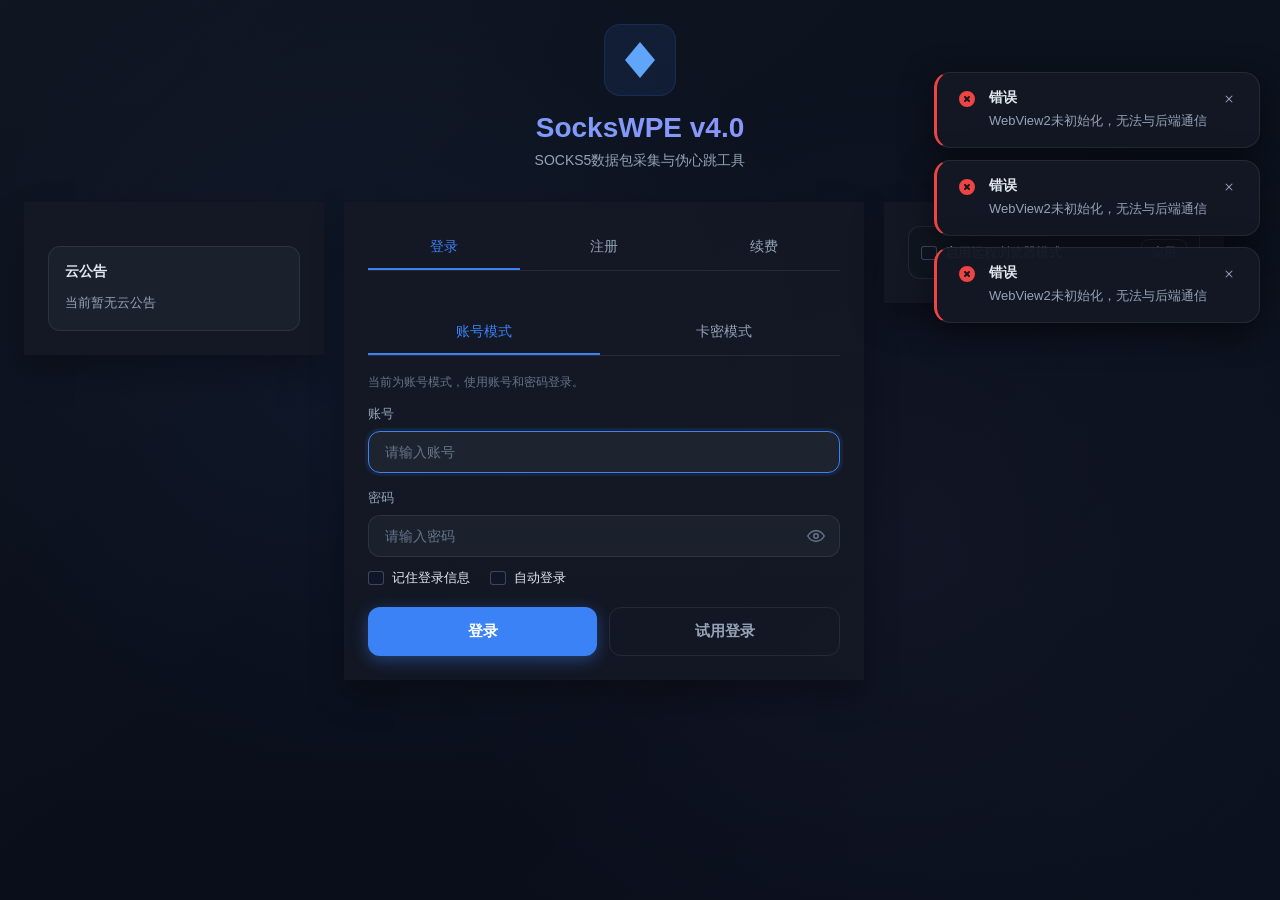
==== web/index.html @ 752269be "Initial commit: SocksWPE 项目源码" ====
﻿<!DOCTYPE html>
<html lang="zh-CN">
<head>
    <meta charset="UTF-8">
    <meta name="viewport" content="width=device-width, initial-scale=1.0">
    <title>SocksWPE v4.0</title>
    <link rel="stylesheet" href="style.css">
</head>
<body>
    <!-- Login Screen (Full Screen, shown when not logged in) -->
    <div id="loginScreen" class="login-screen">
        <div class="login-container">
            <div class="login-header">
                <div class="logo-large">
                    <svg width="48" height="48" viewBox="0 0 32 32" fill="none">
                        <path d="M16 4L26 16L16 28L6 16L16 4Z" fill="url(#logoGradLarge)"/>
                        <defs><linearGradient id="logoGradLarge" x1="6" y1="4" x2="26" y2="28"><stop stop-color="#60a5fa"/><stop offset="1" stop-color="#a78bfa"/></linearGradient></defs>
                    </svg>
                </div>
                <h1>SocksWPE v4.0</h1>
                <p class="login-subtitle">SOCKS5数据包采集与伪心跳工具</p>
            </div>

            <div class="login-layout">
                <div class="login-side-card glass">
                    <div class="card-body">
                        <div id="loginNoticeArea" class="notice-area" style="display:none; margin-bottom: 0;">
                            <h3>云公告</h3>
                            <div id="loginNoticeContent" class="notice-body"></div>
                        </div>
                        <div id="loginNoticeEmpty" class="notice-area" style="margin-bottom:0;">
                            <h3>云公告</h3>
                            <div class="notice-body">当前暂无云公告</div>
                        </div>
                    </div>
                </div>

                <div class="login-center-card login-card glass">
                    <div class="card-body">
                        <!-- Tab Navigation -->
                        <div class="login-tabs">
                            <button class="login-tab active" data-tab="login">登录</button>
                            <button class="login-tab" data-tab="register">注册</button>
                            <button class="login-tab" data-tab="renew">续费</button>
                        </div>

                    <!-- Login Tab -->
                    <div id="tab-login" class="tab-content active">
                        <div class="login-tabs" id="loginModeTabs" style="margin-bottom: 18px;">
                            <button class="login-tab active" id="loginModeAccount" type="button" data-login-mode="account">账号模式</button>
                            <button class="login-tab" id="loginModeCard" type="button" data-login-mode="card">卡密模式</button>
                        </div>
                        <div id="loginModeHint" style="margin-bottom: 14px; color: var(--text-muted); font-size: 12px;">
                            当前为账号模式，使用账号和密码登录。
                        </div>
                        <div class="form-group">
                            <label for="loginUsername" id="loginIdentityLabel">账号</label>
                            <input type="text" id="loginUsername" class="input" placeholder="请输入账号" autofocus>
                        </div>
                        <div class="form-group" id="loginPasswordGroup">
                            <label for="loginPassword">密码</label>
                            <div class="password-input-wrap">
                                <input type="password" id="loginPassword" class="input password-input" placeholder="请输入密码">
                                <button type="button" id="loginPasswordToggle" class="password-toggle" aria-label="显示密码" title="显示密码">
                                    <svg class="password-toggle-icon password-toggle-icon-show" width="18" height="18" viewBox="0 0 24 24" fill="none" stroke="currentColor" stroke-width="2">
                                        <path d="M1 12s4-7 11-7 11 7 11 7-4 7-11 7S1 12 1 12z"></path>
                                        <circle cx="12" cy="12" r="3"></circle>
                                    </svg>
                                    <svg class="password-toggle-icon password-toggle-icon-hide" width="18" height="18" viewBox="0 0 24 24" fill="none" stroke="currentColor" stroke-width="2">
                                        <path d="M17.94 17.94A10.94 10.94 0 0112 19C5 19 1 12 1 12a21.77 21.77 0 015.06-6.94"></path>
                                        <path d="M9.9 4.24A10.94 10.94 0 0112 4c7 0 11 8 11 8a21.8 21.8 0 01-3.22 4.68"></path>
                                        <path d="M14.12 14.12a3 3 0 01-4.24-4.24"></path>
                                        <line x1="1" y1="1" x2="23" y2="23"></line>
                                    </svg>
                                </button>
                            </div>
                        </div>
                        <div class="login-options">
                            <label class="checkbox-wrap login-option-inline">
                                <input type="checkbox" id="rememberPassword">
                                <span>记住登录信息</span>
                            </label>
                            <label class="checkbox-wrap login-option-inline">
                                <input type="checkbox" id="autoLogin">
                                <span>自动登录</span>
                            </label>
                        </div>
                        <div class="form-actions">
                            <button id="btnLoginSubmit" class="btn btn-primary btn-glow btn-large">
                                <span id="loginBtnText">登录</span>
                            </button>
                            <button id="btnTrialLoginSubmit" type="button" class="btn btn-ghost btn-large">
                                <span id="trialLoginBtnText">试用登录</span>
                            </button>
                        </div>
                    </div>

                    <!-- Register Tab -->
                    <div id="tab-register" class="tab-content">
                        <div class="form-group">
                            <label for="registerUsername">账号</label>
                            <input type="text" id="registerUsername" class="input" placeholder="请输入账号">
                        </div>
                        <div class="form-group">
                            <label for="registerPassword">密码</label>
                            <div class="password-input-wrap">
                                <input type="password" id="registerPassword" class="input password-input" placeholder="请输入密码">
                                <button type="button" id="registerPasswordToggle" class="password-toggle" aria-label="显示密码" title="显示密码">
                                    <svg class="password-toggle-icon password-toggle-icon-show" width="18" height="18" viewBox="0 0 24 24" fill="none" stroke="currentColor" stroke-width="2">
                                        <path d="M1 12s4-7 11-7 11 7 11 7-4 7-11 7S1 12 1 12z"></path>
                                        <circle cx="12" cy="12" r="3"></circle>
                                    </svg>
                                    <svg class="password-toggle-icon password-toggle-icon-hide" width="18" height="18" viewBox="0 0 24 24" fill="none" stroke="currentColor" stroke-width="2">
                                        <path d="M17.94 17.94A10.94 10.94 0 0112 19C5 19 1 12 1 12a21.77 21.77 0 015.06-6.94"></path>
                                        <path d="M9.9 4.24A10.94 10.94 0 0112 4c7 0 11 8 11 8a21.8 21.8 0 01-3.22 4.68"></path>
                                        <path d="M14.12 14.12a3 3 0 01-4.24-4.24"></path>
                                        <line x1="1" y1="1" x2="23" y2="23"></line>
                                    </svg>
                                </button>
                            </div>
                        </div>
                        <div class="form-group">
                            <label for="registerSuperPassword">超级密码</label>
                            <div class="password-input-wrap">
                                <input type="password" id="registerSuperPassword" class="input password-input" placeholder="用于找回密码">
                                <button type="button" id="registerSuperPasswordToggle" class="password-toggle" aria-label="显示密码" title="显示密码">
                                    <svg class="password-toggle-icon password-toggle-icon-show" width="18" height="18" viewBox="0 0 24 24" fill="none" stroke="currentColor" stroke-width="2">
                                        <path d="M1 12s4-7 11-7 11 7 11 7-4 7-11 7S1 12 1 12z"></path>
                                        <circle cx="12" cy="12" r="3"></circle>
                                    </svg>
                                    <svg class="password-toggle-icon password-toggle-icon-hide" width="18" height="18" viewBox="0 0 24 24" fill="none" stroke="currentColor" stroke-width="2">
                                        <path d="M17.94 17.94A10.94 10.94 0 0112 19C5 19 1 12 1 12a21.77 21.77 0 015.06-6.94"></path>
                                        <path d="M9.9 4.24A10.94 10.94 0 0112 4c7 0 11 8 11 8a21.8 21.8 0 01-3.22 4.68"></path>
                                        <path d="M14.12 14.12a3 3 0 01-4.24-4.24"></path>
                                        <line x1="1" y1="1" x2="23" y2="23"></line>
                                    </svg>
                                </button>
                            </div>
                        </div>
                        <div class="form-group">
                            <label for="registerCards">注册卡号（多个用换行分隔）</label>
                            <textarea id="registerCards" class="input textarea" rows="3" placeholder="请输入注册卡号"></textarea>
                        </div>
                        <div class="form-actions">
                            <button id="btnRegisterSubmit" class="btn btn-primary btn-large">
                                <span id="registerBtnText">注册</span>
                            </button>
                        </div>
                        <div id="registerMessage" class="message-area"></div>
                    </div>

                    <!-- Renew Tab -->
                    <div id="tab-renew" class="tab-content">
                        <div class="form-group">
                            <label for="renewUsername">账号</label>
                            <input type="text" id="renewUsername" class="input" placeholder="请输入账号">
                        </div>
                        <div class="form-group">
                            <label for="renewPassword">密码</label>
                            <div class="password-input-wrap">
                                <input type="password" id="renewPassword" class="input password-input" placeholder="请输入密码">
                                <button type="button" id="renewPasswordToggle" class="password-toggle" aria-label="显示密码" title="显示密码">
                                    <svg class="password-toggle-icon password-toggle-icon-show" width="18" height="18" viewBox="0 0 24 24" fill="none" stroke="currentColor" stroke-width="2">
                                        <path d="M1 12s4-7 11-7 11 7 11 7-4 7-11 7S1 12 1 12z"></path>
                                        <circle cx="12" cy="12" r="3"></circle>
                                    </svg>
                                    <svg class="password-toggle-icon password-toggle-icon-hide" width="18" height="18" viewBox="0 0 24 24" fill="none" stroke="currentColor" stroke-width="2">
                                        <path d="M17.94 17.94A10.94 10.94 0 0112 19C5 19 1 12 1 12a21.77 21.77 0 015.06-6.94"></path>
                                        <path d="M9.9 4.24A10.94 10.94 0 0112 4c7 0 11 8 11 8a21.8 21.8 0 01-3.22 4.68"></path>
                                        <path d="M14.12 14.12a3 3 0 01-4.24-4.24"></path>
                                        <line x1="1" y1="1" x2="23" y2="23"></line>
                                    </svg>
                                </button>
                            </div>
                        </div>
                        <div class="form-group">
                            <label for="renewCards">充值卡号（多个用换行分隔）</label>
                            <textarea id="renewCards" class="input textarea" rows="3" placeholder="请输入充值卡号"></textarea>
                        </div>
                        <div class="form-actions">
                            <button id="btnRenewSubmit" class="btn btn-primary btn-large">
                                <span id="renewBtnText">续费/充值</span>
                            </button>
                        </div>
                        <div id="renewMessage" class="message-area"></div>
                    </div>
                    </div>
                </div>

                <div class="login-side-card glass">
                    <div class="card-body">
                        <div class="remote-mode-panel remote-mode-panel-side">
                            <div class="remote-mode-header">
                                <label class="checkbox-wrap">
                                    <input type="checkbox" id="enableRemoteBrowserMode">
                                    <span>启用远程浏览器模式</span>
                                </label>
                                <button id="btnRemoteModeApply" type="button" class="btn btn-ghost btn-sm">应用</button>
                            </div>
                            <div id="remoteModeConfigArea" style="display:none;">
                                <div class="form-group" style="margin-bottom: 10px;">
                                    <label for="remoteBindHost">监听地址</label>
                                    <input type="text" id="remoteBindHost" class="input" value="0.0.0.0" placeholder="0.0.0.0 / 127.0.0.1">
                                </div>
                                <div class="form-group" style="margin-bottom: 10px;">
                                    <label for="remoteBindPort">监听端口</label>
                                    <input type="number" id="remoteBindPort" class="input" value="18080" min="1" max="65535">
                                </div>
                                <div class="form-group" style="margin-bottom: 10px;">
                                    <label for="remoteAccessToken">访问令牌</label>
                                    <div class="token-inline-row">
                                        <input type="text" id="remoteAccessToken" class="input" placeholder="留空自动生成">
                                        <button id="btnGenerateRemoteToken" type="button" class="btn btn-ghost btn-sm">生成新令牌</button>
                                    </div>
                                </div>
                                <div id="remoteModeUrlArea" class="remote-mode-url" style="display:none;">
                                    <span id="remoteModeUrlText" class="remote-mode-url-text"></span>
                                    <button id="btnCopyRemoteUrl" type="button" class="btn btn-ghost btn-sm remote-mode-url-copy">复制链接</button>
                                </div>
                                <div class="remote-mode-tips">提示：默认 0.0.0.0 对所有网卡监听；如需仅本机访问，请改成 127.0.0.1。公网访问仍需放行端口或做映射。</div>
                            </div>
                        </div>
                    </div>
                </div>
            </div>
        </div>
    </div>

    <!-- Main App (shown after login) -->
    <div id="mainApp" class="app-wrapper" style="display:none;">
        <!-- Top Bar -->
        <header class="top-bar" id="topBarDragRegion">
            <div class="top-bar-left">
                <button id="mobileMenuToggle" class="mobile-menu-toggle" type="button" aria-label="切换菜单">
                    <svg width="18" height="18" viewBox="0 0 24 24" fill="none" stroke="currentColor" stroke-width="2">
                        <line x1="3" y1="6" x2="21" y2="6"></line>
                        <line x1="3" y1="12" x2="21" y2="12"></line>
                        <line x1="3" y1="18" x2="21" y2="18"></line>
                    </svg>
                </button>
                <div class="logo">
                    <div class="logo-icon">
                        <svg width="20" height="20" viewBox="0 0 32 32" fill="none">
                            <path d="M16 4L26 16L16 28L6 16L16 4Z" fill="url(#logoGrad)"/>
                            <defs><linearGradient id="logoGrad" x1="6" y1="4" x2="26" y2="28"><stop stop-color="#60a5fa"/><stop offset="1" stop-color="#a78bfa"/></linearGradient></defs>
                        </svg>
                    </div>
                    <span class="logo-text">SocksWPE v4.0</span>
                </div>
            </div>
            <div class="top-bar-center">
                <div class="status-badge" id="statusBadge">
                    <span class="status-dot"></span>
                    <span id="statusText">未登录</span>
                </div>
            </div>
            <div class="top-bar-right">
                <div class="window-controls">
                    <button class="window-btn" onclick="minimizeWindow()" title="最小化">
                        <svg width="12" height="12" viewBox="0 0 12 12" fill="none" stroke="currentColor" stroke-width="1">
                            <line x1="0" y1="6" x2="12" y2="6"/>
                        </svg>
                    </button>
                    <button class="window-btn" onclick="maximizeWindow()" title="最大化">
                        <svg width="12" height="12" viewBox="0 0 12 12" fill="none" stroke="currentColor" stroke-width="1">
                            <rect x="1" y="1" width="10" height="10"/>
                        </svg>
                    </button>
                    <button class="window-btn window-btn-close" onclick="closeWindow()" title="关闭">
                        <svg width="12" height="12" viewBox="0 0 12 12" fill="none" stroke="currentColor" stroke-width="1">
                            <line x1="1" y1="1" x2="11" y2="11"/>
                            <line x1="11" y1="1" x2="1" y2="11"/>
                        </svg>
                    </button>
                </div>
            </div>
        </header>
        <div id="mobileMenuBackdrop" class="mobile-menu-backdrop"></div>

        <div class="app-body">
            <!-- Sidebar -->
            <aside class="sidebar">
                <nav class="sidebar-nav">
                    <a href="#" class="nav-item active" data-page="home">
                        <svg width="18" height="18" viewBox="0 0 24 24" fill="none" stroke="currentColor" stroke-width="2"><rect x="3" y="3" width="7" height="7" rx="1"/><rect x="14" y="3" width="7" height="7" rx="1"/><rect x="3" y="14" width="7" height="7" rx="1"/><rect x="14" y="14" width="7" height="7" rx="1"/></svg>
                        <span>主页面</span>
                    </a>
                    <a href="#" class="nav-item" data-page="instances">
                        <svg width="18" height="18" viewBox="0 0 24 24" fill="none" stroke="currentColor" stroke-width="2"><circle cx="12" cy="12" r="10"/><line x1="2" y1="12" x2="22" y2="12"/><path d="M12 2a15.3 15.3 0 014 10 15.3 15.3 0 01-4 10 15.3 15.3 0 01-4-10 15.3 15.3 0 014-10z"/></svg>
                        <span>实例管理</span>
                    </a>
                    <a href="#" class="nav-item" data-page="proxydata">
                        <svg width="18" height="18" viewBox="0 0 24 24" fill="none" stroke="currentColor" stroke-width="2"><polyline points="22 12 18 12 15 21 9 3 6 12 2 12"/></svg>
                        <span>代理数据</span>
                    </a>
                    <a href="#" class="nav-item" data-page="accounts">
                        <svg width="18" height="18" viewBox="0 0 24 24" fill="none" stroke="currentColor" stroke-width="2"><path d="M20 21v-2a4 4 0 00-4-4H8a4 4 0 00-4 4v2"/><circle cx="12" cy="7" r="4"/></svg>
                        <span>SOCKS5账号</span>
                    </a>
                    <a href="#" class="nav-item" data-page="online">
                        <svg width="18" height="18" viewBox="0 0 24 24" fill="none" stroke="currentColor" stroke-width="2"><path d="M17 21v-2a4 4 0 00-4-4H5a4 4 0 00-4 4v2"/><circle cx="9" cy="7" r="4"/><path d="M23 21v-2a4 4 0 00-3-3.87"/><path d="M16 3.13a4 4 0 010 7.75"/></svg>
                        <span>在线统计</span>
                    </a>
                    <a href="#" class="nav-item" data-page="wpe">
                        <svg width="18" height="18" viewBox="0 0 24 24" fill="none" stroke="currentColor" stroke-width="2"><path d="M12 2L2 7l10 5 10-5-10-5z"/><path d="M2 17l10 5 10-5"/><path d="M2 12l10 5 10-5"/></svg>
                        <span>WPE滤镜</span>
                    </a>
                    <a href="#" class="nav-item" data-page="remote-browser">
                        <svg width="18" height="18" viewBox="0 0 24 24" fill="none" stroke="currentColor" stroke-width="2"><rect x="2" y="4" width="20" height="14" rx="2"/><line x1="8" y1="20" x2="16" y2="20"/><line x1="12" y1="18" x2="12" y2="20"/></svg>
                        <span>远程浏览器</span>
                    </a>
                    <a href="#" class="nav-item" data-page="anticc">
                        <svg width="18" height="18" viewBox="0 0 24 24" fill="none" stroke="currentColor" stroke-width="2"><path d="M12 22s8-4 8-10V5l-8-3-8 3v7c0 6 8 10 8 10z"/></svg>
                        <span>防CC配置</span>
                    </a>
                    <a href="#" class="nav-item" data-page="logs">
                        <svg width="18" height="18" viewBox="0 0 24 24" fill="none" stroke="currentColor" stroke-width="2"><path d="M14 2H6a2 2 0 00-2 2v16a2 2 0 002 2h12a2 2 0 002-2V8z"/><polyline points="14 2 14 8 20 8"/><line x1="16" y1="13" x2="8" y2="13"/><line x1="16" y1="17" x2="8" y2="17"/><line x1="10" y1="9" x2="8" y2="9"/></svg>
                        <span>日志</span>
                    </a>
                </nav>
                <div class="sidebar-footer">
                    <div class="sidebar-user-info">
                        <div class="sidebar-user-row">
                            <span class="sidebar-info-label">账号:</span>
                            <span class="sidebar-info-value" id="sidebarUsername">-</span>
                        </div>
                        <div class="sidebar-user-row">
                            <span class="sidebar-info-label">到期:</span>
                            <span class="sidebar-info-value" id="sidebarExpire">-</span>
                        </div>
                        <div class="sidebar-user-row">
                            <span class="sidebar-info-label">剩余:</span>
                            <span class="sidebar-info-value" id="sidebarRemaining">-</span>
                        </div>
                        <div class="sidebar-user-row">
                            <span class="sidebar-info-label">运行:</span>
                            <span class="sidebar-info-value" id="sidebarInstances">0/0</span>
                        </div>
                    </div>
                </div>
            </aside>

            <!-- Main Content -->
            <main class="main-content">
                <!-- Home Page (主菜单) -->
                <div id="page-home" class="page active">
                    <div class="page-title">
                        <h1>主页面</h1>
                        <p class="page-subtitle">系统概览与快速操作</p>
                    </div>

                    <!-- User Info Card (shown after login) -->
                    <div class="card glass" id="userInfoCard">
                        <div class="card-body">
                            <div class="card-icon-header">
                                <div class="icon-circle icon-success">
                                    <svg width="24" height="24" viewBox="0 0 24 24" fill="none" stroke="currentColor" stroke-width="2"><path d="M20 21v-2a4 4 0 00-4-4H8a4 4 0 00-4 4v2"/><circle cx="12" cy="7" r="4"/></svg>
                                </div>
                                <div>
                                    <h2 id="homeUsername">已登录</h2>
                                    <p id="homeExpireInfo">到期时间: -</p>
                                </div>
                            </div>
                            <div class="form-actions">
                                <button id="btnLogout" class="btn btn-ghost">登出</button>
                            </div>
                        </div>
                    </div>

                    <!-- Fast Mode (Home) -->
                    <div class="card glass" id="fastModeCard">
                        <div class="card-body">
                            <h3 class="section-title">极速模式</h3>
                            <div class="form-group" style="margin-bottom: 0;">
                                <label class="checkbox-wrap" title="开启后将停止记录全部日志，用于降低开销。关闭后恢复当前日志行为。">
                                    <input type="checkbox" id="fastModeEnabled" onchange="toggleFastMode()">
                                    <span>开启极速模式（停止全部日志输出）</span>
                                </label>
                                <div style="margin-top: 8px; color: var(--text-muted); font-size: 12px; line-height: 1.5;">
                                    提示：极速模式开启后，“日志”页面将不会产生新的日志记录；业务功能不受影响，但排查问题时建议关闭极速模式。
                                </div>
                            </div>
                        </div>
                    </div>

                    <!-- Notice Card -->
                    <div class="card glass" id="noticeCard" style="display:none;">
                        <div class="card-body">
                            <h3 class="section-title">云公告</h3>
                            <div id="noticeContent" class="notice-text"></div>
                        </div>
                    </div>

                    <!-- Recharge Card (卡密充值) -->
                    <div class="card glass" id="rechargeCard">
                        <div class="card-body">
                            <h3 class="section-title">卡密充值</h3>
                            <div class="form-group">
                                <label>充值卡 (可多行，一行一个)</label>
                                <textarea id="rechargeCards" class="input" rows="4" placeholder="请输入充值卡号，每行一个"></textarea>
                            </div>
                            <div class="form-actions">
                                <button id="btnRecharge" class="btn btn-primary">续费/充值</button>
                            </div>
                            <div id="rechargeMessage" class="message-area" style="display:none;"></div>
                        </div>
                    </div>

                    <!-- Quick Actions -->
                    <div class="card glass" id="quickActionsCard">
                        <div class="card-body">
                            <h3 class="section-title">快速操作</h3>
                            <div class="quick-actions">
                                <button class="btn btn-ghost" onclick="navigateTo('instances')">
                                    <svg width="18" height="18" viewBox="0 0 24 24" fill="none" stroke="currentColor" stroke-width="2"><circle cx="12" cy="12" r="10"/><line x1="2" y1="12" x2="22" y2="12"/><path d="M12 2a15.3 15.3 0 014 10 15.3 15.3 0 01-4 10 15.3 15.3 0 01-4-10 15.3 15.3 0 014-10z"/></svg>
                                    实例管理
                                </button>
                                <button class="btn btn-ghost" onclick="navigateTo('accounts')">
                                    <svg width="18" height="18" viewBox="0 0 24 24" fill="none" stroke="currentColor" stroke-width="2"><path d="M20 21v-2a4 4 0 00-4-4H8a4 4 0 00-4 4v2"/><circle cx="12" cy="7" r="4"/></svg>
                                    SOCKS5账号
                                </button>
                                <button class="btn btn-ghost" onclick="navigateTo('wpe')">
                                    <svg width="18" height="18" viewBox="0 0 24 24" fill="none" stroke="currentColor" stroke-width="2"><path d="M12 2L2 7l10 5 10-5-10-5z"/><path d="M2 17l10 5 10-5"/><path d="M2 12l10 5 10-5"/></svg>
                                    WPE滤镜
                                </button>
                                <button class="btn btn-ghost" onclick="navigateTo('logs')">
                                    <svg width="18" height="18" viewBox="0 0 24 24" fill="none" stroke="currentColor" stroke-width="2"><path d="M14 2H6a2 2 0 00-2 2v16a2 2 0 002 2h12a2 2 0 002-2V8z"/><polyline points="14 2 14 8 20 8"/><line x1="16" y1="13" x2="8" y2="13"/><line x1="16" y1="17" x2="8" y2="17"/><line x1="10" y1="9" x2="8" y2="9"/></svg>
                                    日志
                                </button>
                            </div>
                        </div>
                    </div>
                </div>

                <div id="page-remote-browser" class="page">
                    <div class="page-title">
                        <h1>远程浏览器模式</h1>
                        <p class="page-subtitle">登录后可直接管理远程浏览器模式参数</p>
                    </div>
                    <div class="card glass">
                        <div class="card-body">
                            <div class="remote-mode-panel remote-mode-panel-page">
                                <div class="remote-mode-header">
                                    <label class="checkbox-wrap">
                                        <input type="checkbox" id="appEnableRemoteBrowserMode">
                                        <span>启用远程浏览器模式</span>
                                    </label>
                                    <button id="appBtnRemoteModeApply" type="button" class="btn btn-ghost btn-sm">应用</button>
                                </div>
                                <div id="appRemoteModeConfigArea" style="display:none;">
                                    <div class="form-group" style="margin-bottom: 10px;">
                                        <label for="appRemoteBindHost">监听地址</label>
                                        <input type="text" id="appRemoteBindHost" class="input" value="0.0.0.0" placeholder="0.0.0.0 / 127.0.0.1">
                                    </div>
                                    <div class="form-group" style="margin-bottom: 10px;">
                                        <label for="appRemoteBindPort">监听端口</label>
                                        <input type="number" id="appRemoteBindPort" class="input" value="18080" min="1" max="65535">
                                    </div>
                                    <div class="form-group" style="margin-bottom: 10px;">
                                        <label for="appRemoteAccessToken">访问令牌</label>
                                        <div class="token-inline-row">
                                            <input type="text" id="appRemoteAccessToken" class="input" placeholder="留空自动生成">
                                            <button id="appBtnGenerateRemoteToken" type="button" class="btn btn-ghost btn-sm">生成新令牌</button>
                                        </div>
                                    </div>
                                    <div id="appRemoteModeUrlArea" class="remote-mode-url" style="display:none;">
                                        <span id="appRemoteModeUrlText" class="remote-mode-url-text"></span>
                                        <button id="appBtnCopyRemoteUrl" type="button" class="btn btn-ghost btn-sm remote-mode-url-copy">复制链接</button>
                                    </div>
                                    <div class="remote-mode-tips">提示：默认 0.0.0.0 对所有网卡监听；如需仅本机访问，请改成 127.0.0.1。公网访问仍需放行端口或做映射。</div>
                                </div>
                            </div>
                        </div>
                    </div>

                </div>

                <!-- Instances Page (实例管理) -->
                <div id="page-instances" class="page">
                    <div class="page-title">
                        <h1>实例管理</h1>
                        <p class="page-subtitle">管理所有SOCKS5实例</p>
                    </div>
                    <div class="card glass">
                        <div class="card-body">
                            <div class="toolbar">
                                <button id="btnCreateInstance" class="btn btn-primary">
                                    <svg width="16" height="16" viewBox="0 0 24 24" fill="none" stroke="currentColor" stroke-width="2"><line x1="12" y1="5" x2="12" y2="19"/><line x1="5" y1="12" x2="19" y2="12"/></svg>
                                    创建实例
                                </button>
                                <button id="btnExportInstances" class="btn btn-ghost">导出实例</button>
                                <button id="btnImportInstances" class="btn btn-ghost">导入实例</button>
                                <button id="btnRefreshInstances" class="btn btn-ghost">刷新</button>
                            </div>
                            <div id="instanceList" class="instance-list"></div>
                        </div>
                    </div>
                </div>

                <!-- Accounts Page (SOCKS5账号) -->
                <div id="page-accounts" class="page">
                    <div class="page-title">
                        <h1>SOCKS5账号管理</h1>
                        <p class="page-subtitle">管理SOCKS5账号库与账号</p>
                    </div>
                    <div class="two-panel-layout accounts-layout">
                        <!-- 左侧：账号库列表 -->
                        <div class="card glass accounts-pool-card">
                            <div class="card-body two-panel-card-body accounts-pool-body">
                                <h3 class="panel-section-title">账号库实例列表</h3>
                                <div class="pool-create-row">
                                    <input type="text" id="newPoolNameInline" class="input pool-create-input" placeholder="新建账号库名称">
                                    <button class="btn btn-primary" style="padding:4px 14px; font-size:13px; white-space:nowrap;" onclick="createPoolInline()">创建</button>
                                </div>
                                <div id="poolListPanel" class="scroll-panel pool-list-panel"></div>
                            </div>
                        </div>
                        <!-- 右侧：账号管理 -->
                        <div class="card glass accounts-content-card">
                            <div class="card-body two-panel-card-body accounts-content-body">
                                <div id="accountPanelContent">
                                    <div class="empty-state">请从左侧选择一个账号库</div>
                                </div>
                            </div>
                        </div>
                    </div>
                </div>

                <!-- Proxy Data Page (代理数据) -->
                <div id="page-proxydata" class="page">
                    <div class="page-title">
                        <h1>代理数据查看</h1>
                        <p class="page-subtitle">实时查看SOCKS转发实例的数据包</p>
                        <div class="proxy-topbar">
                            <div class="proxy-subview-tabs" id="proxySubviewTabs">
                                <button id="proxySubviewRawBtn" class="proxy-subview-tab active" onclick="switchProxySubview('raw')">代理数据</button>
                                <button id="proxySubviewCharlesBtn" class="proxy-subview-tab" onclick="switchProxySubview('charles')">Charles</button>
                            </div>
                            <div class="proxy-toolbar-controls">
                                <label class="proxy-toolbar-item">
                                    <span>记录数据包</span>
                                    <input type="checkbox" id="proxySharedRecordEnabled" style="width:16px; height:16px; cursor:pointer;" disabled>
                                </label>
                                <div class="proxy-toolbar-item">
                                    <span>缓冲区大小</span>
                                    <input type="number" id="proxySharedBufferSize" min="10" max="10000" value="200" class="input proxy-shared-buffer-input" disabled>
                                    <button id="proxySharedSaveButton" class="btn btn-primary" type="button" disabled>保存</button>
                                </div>
                                <div class="proxy-toolbar-item proxy-toolbar-buttons">
                                    <button id="proxySharedRefreshButton" class="btn btn-primary" type="button" disabled>刷新</button>
                                    <button id="proxySharedClearButton" class="btn btn-danger" type="button" disabled>清空</button>
                                </div>
                            </div>
                        </div>
                    </div>
                    <div class="two-panel-layout proxydata-layout">
                        <!-- 左侧：实例列表 -->
                        <div class="card glass proxy-instance-card" id="proxyInstanceCard">
                            <div class="card-body two-panel-card-body proxy-instance-body">
                                <div class="proxy-instance-header">
                                    <h3 class="panel-section-title" id="proxyInstanceTitle">SOCKS转发实例</h3>
                                    <button id="proxyInstanceCollapseBtn" class="btn btn-ghost proxy-instance-collapse-btn" type="button" title="折叠实例菜单" aria-label="折叠实例菜单">«</button>
                                </div>
                                <div id="proxyInstanceListPanel" class="scroll-panel proxy-instance-list-panel"></div>
                            </div>
                        </div>
                        <div class="proxy-layout-splitter" id="proxyLayoutSplitter" title="拖拽调整实例菜单宽度"></div>
                        <!-- 右侧：数据包查看 -->
                        <div class="card glass proxy-data-card">
                            <div class="card-body two-panel-card-body proxy-data-body">
                                <div id="proxyDataPanelContent">
                                    <div class="empty-state">请从左侧选择一个实例</div>
                                </div>
                            </div>
                        </div>
                    </div>
                </div>

                <!-- Online Stats Page (在线统计) -->
                <div id="page-online" class="page">
                    <div class="page-title">
                        <h1>在线统计</h1>
                        <p class="page-subtitle">查看在线客户端</p>
                    </div>

                    <div class="card glass">
                        <div class="card-body" id="onlineStatsCards">
                            <div class="stats-grid">
                                <div class="stat-card">
                                    <div class="stat-value">0</div>
                                    <div class="stat-label">总账号数</div>
                                </div>
                                <div class="stat-card">
                                    <div class="stat-value">0</div>
                                    <div class="stat-label">在线账号</div>
                                </div>
                                <div class="stat-card">
                                    <div class="stat-value">0</div>
                                    <div class="stat-label">离线账号</div>
                                </div>
                                <div class="stat-card">
                                    <div class="stat-value">0</div>
                                    <div class="stat-label">总连接数</div>
                                </div>
                            </div>
                        </div>
                    </div>

                    <div class="card glass">
                        <div class="card-body">
                            <div class="toolbar">
                                <div class="form-group" style="margin-bottom:0; min-width:200px;">
                                    <select id="onlineInstanceSelector" class="input">
                                        <option value="">全部实例</option>
                                    </select>
                                </div>
                                <button id="btnRefreshOnline" class="btn btn-ghost">刷新</button>
                            </div>
                            <div id="onlineList" class="online-list"></div>
                        </div>
                    </div>
                </div>

                <!-- AntiCC Page (防CC配置) -->
                <div id="page-anticc" class="page">
                    <div class="page-title">
                        <h1>防CC配置</h1>
                        <p class="page-subtitle" id="anticcInstanceSubtitle">配置当前 Socks 转发实例的防CC策略</p>
                    </div>

                    <div class="card glass">
                        <div class="card-body">
                            <h3 class="section-title">全局状态</h3>
                            <div class="form-row">
                                <div class="form-group">
                                    <label>全局总连接数</label>
                                    <input type="text" id="anticcGlobalConnectionCount" class="input" value="0" disabled>
                                </div>
                                <div class="form-group">
                                    <label>当前实例连接数</label>
                                    <input type="text" id="anticcInstanceConnectionCount" class="input" value="0" disabled>
                                </div>
                                <div class="form-group">
                                    <label>全局压力</label>
                                    <input type="text" id="anticcGlobalPressure" class="input" value="Normal" disabled>
                                </div>
                            </div>
                            <div class="form-row">
                                <div class="form-group">
                                    <label>全局黑名单</label>
                                    <div id="anticcGlobalBlacklistView" class="input" style="min-height:120px; overflow:auto; white-space:pre-wrap;"></div>
                                </div>
                                <div class="form-group">
                                    <label>白名单作用域条目</label>
                                    <div id="anticcGlobalWhitelistEntriesView" class="input" style="min-height:120px; overflow:auto; white-space:pre-wrap;"></div>
                                </div>
                            </div>
                            <div class="form-group">
                                <label>Top IP 跨实例连接数</label>
                                <div id="anticcTopIpConnectionsView" class="input" style="min-height:120px; overflow:auto; white-space:pre-wrap;"></div>
                            </div>
                        </div>
                    </div>

                    <!-- Basic Config -->
                    <div class="card glass">
                        <div class="card-body">
                            <h3 class="section-title">基本配置</h3>
                            <div class="form-group">
                                <label>
                                    <input type="checkbox" id="anticcEnabled">
                                    启用防CC
                                </label>
                            </div>
                            <div class="form-row">
                                <div class="form-group">
                                    <label for="anticcTimeWindow">时间窗口(秒)</label>
                                    <input type="number" id="anticcTimeWindow" class="input" value="10">
                                </div>
                                <div class="form-group">
                                    <label for="anticcMaxRequests">最大请求数</label>
                                    <input type="number" id="anticcMaxRequests" class="input" value="20">
                                </div>
                                <div class="form-group">
                                    <label for="anticcBanTime">封禁时间(秒)</label>
                                    <input type="number" id="anticcBanTime" class="input" value="300">
                                </div>
                                <div class="form-group">
                                    <label for="anticcMaxConnectionsTotal">实例最大连接数</label>
                                    <input type="number" id="anticcMaxConnectionsTotal" class="input" value="100">
                                </div>
                            </div>
                        </div>
                    </div>

                    <!-- Scope / Behavior -->
                    <div class="card glass">
                        <div class="card-body">
                            <h3 class="section-title">行为配置</h3>
                            <div class="form-group">
                                <label>
                                    <input type="checkbox" id="anticcUseBlacklist">
                                    启用黑名单
                                </label>
                            </div>
                            <div class="form-group">
                                <label>
                                    <input type="checkbox" id="anticcUseWhitelist">
                                    启用白名单
                                </label>
                            </div>
                            <div class="form-row">
                                <div class="form-group">
                                    <label for="anticcAuthFailBanTime">认证失败封禁(秒)</label>
                                    <input type="number" id="anticcAuthFailBanTime" class="input" value="60">
                                </div>
                                <div class="form-group">
                                    <label for="anticcNoAuthBanTime">无认证/协议违规封禁(秒)</label>
                                    <input type="number" id="anticcNoAuthBanTime" class="input" value="30">
                                </div>
                                <div class="form-group">
                                    <label for="anticcWhitelistDuration">自动白名单时长(秒)</label>
                                    <input type="number" id="anticcWhitelistDuration" class="input" value="3600">
                                </div>
                            </div>
                        </div>
                    </div>

                    <!-- Rate Limiting Config -->
                    <div class="card glass">
                        <div class="card-body">
                            <h3 class="section-title">速率限制</h3>
                            <div class="form-group">
                                <label for="anticcThreadPoolMode">线程池模式</label>
                                <select id="anticcThreadPoolMode" class="input" disabled>
                                    <option value="iocp">由实例线程模型决定</option>
                                </select>
                            </div>
                            <div class="form-row">
                                <div class="form-group">
                                    <label>
                                        <input type="checkbox" id="anticcRateLimitEnabled">
                                        启用速率限制
                                    </label>
                                </div>
                                <div class="form-group">
                                    <label>
                                        <input type="checkbox" id="anticcBlockNonSocks">
                                        拦截非SOCKS5连接
                                    </label>
                                </div>
                            </div>
                            <div class="form-row">
                                <div class="form-group">
                                    <label for="anticcMaxBytesPerSecond">速率阈值(请求/秒)</label>
                                    <input type="number" id="anticcMaxBytesPerSecond" class="input" value="100">
                                </div>
                                <div class="form-group">
                                    <label for="anticcMaxPacketsPerSecond">速率时间窗口(秒)</label>
                                    <input type="number" id="anticcMaxPacketsPerSecond" class="input" value="1">
                                </div>
                            </div>
                        </div>
                    </div>

                    <!-- Scheduling Config -->
                    <div class="card glass">
                        <div class="card-body">
                            <h3 class="section-title">调度增强</h3>
                            <div class="form-group">
                                <label>
                                    <input type="checkbox" id="anticcFirewallEnabled">
                                    启用全局防火墙规则
                                </label>
                            </div>
                            <div class="form-group">
                                <label>
                                    <input type="checkbox" id="anticcAutoBlockEnabled">
                                    启用认证优先接入
                                </label>
                            </div>
                            <div class="form-group">
                                <label>
                                    <input type="checkbox" id="anticcEnableLowPriorityEviction">
                                    高压下驱逐低优先级连接
                                </label>
                            </div>
                            <div class="form-row">
                                <div class="form-group">
                                    <label for="anticcAuthTimeout">认证优先队列上限</label>
                                    <input type="number" id="anticcAuthTimeout" class="input" value="128">
                                </div>
                                <div class="form-group">
                                    <label for="anticcMaxConnectionsPerIP">低优先级驱逐阈值(%)</label>
                                    <input type="number" id="anticcMaxConnectionsPerIP" class="input" value="80">
                                </div>
                            </div>
                        </div>
                    </div>

                    <!-- Whitelist / Blacklist -->
                    <div class="card glass">
                        <div class="card-body">
                            <h3 class="section-title">名单作用域</h3>
                            <div class="form-group">
                                <label for="anticcWhitelist">当前实例手动白名单（每行一个）</label>
                                <textarea id="anticcWhitelist" class="input" rows="4" placeholder="例如:\n127.0.0.1\n192.168.1.0/24"></textarea>
                            </div>
                            <div class="form-row">
                                <div class="form-group">
                                    <label for="anticcWhitelistScope">白名单作用域</label>
                                    <select id="anticcWhitelistScope" class="input">
                                        <option value="current">当前实例</option>
                                        <option value="selected">选定实例</option>
                                        <option value="global">全局共享</option>
                                    </select>
                                </div>
                                <div class="form-group">
                                    <label for="anticcWhitelistTargetInstances">选定实例</label>
                                    <select id="anticcWhitelistTargetInstances" class="input" multiple size="4"></select>
                                </div>
                            </div>
                            <div class="form-group">
                                <label for="anticcBlacklist">全局黑名单（每行一个）</label>
                                <textarea id="anticcBlacklist" class="input" rows="4" placeholder="例如:\n10.0.0.1\n172.16.0.0/16"></textarea>
                            </div>
                        </div>
                    </div>

                    <!-- Actions -->
                    <div class="card glass">
                        <div class="card-body">
                            <div class="form-actions">
                                <button id="btnSaveAntiCC" class="btn btn-primary">保存配置</button>
                                <button id="btnResetAntiCC" class="btn btn-ghost">重置为默认</button>
                            </div>
                        </div>
                    </div>
                </div>

                <!-- WPE Filter Page (WPE滤镜) -->
                <div id="page-wpe" class="page">
                    <div class="page-title">
                        <h1>WPE滤镜管理</h1>
                        <p class="page-subtitle" id="wpeFilterStatus">已启用: 0 | 总数: 0 | 总执行次数: 0</p>
                    </div>
                    <div class="card glass">
                        <div class="card-body">
                            <div class="toolbar" style="flex-wrap:wrap; gap:6px;">
                                <button id="btnCreateFilter" class="btn btn-primary">新建滤镜</button>
                                <button class="btn btn-ghost" onclick="editSelectedFilter()">编辑</button>
                                <button class="btn btn-danger" onclick="deleteSelectedFilter()">删除</button>
                                <button class="btn btn-ghost" onclick="moveFilter('up')">上移</button>
                                <button class="btn btn-ghost" onclick="moveFilter('down')">下移</button>
                                <button class="btn btn-ghost" onclick="showExportDialog()">导出所选</button>
                                <button class="btn btn-ghost" onclick="showImportDialog()">导入(解密)</button>
                                <button class="btn btn-warning" onclick="clearFilterStats()">清空统计</button>
                            </div>
                            <div id="filterTableContainer" class="wpe-filter-table-wrap" style="overflow-x:auto; margin-top:12px;">
                                <table class="data-table" id="wpeFilterTable">
                                    <thead>
                                        <tr>
                                            <th style="width:45px;">启用</th>
                                            <th style="width:45px;">选择</th>
                                            <th style="width:50px;">编号</th>
                                            <th>名称</th>
                                            <th style="width:60px;">模式</th>
                                            <th style="width:80px;">动作</th>
                                            <th style="width:80px;">方向</th>
                                            <th style="width:70px;">执行次数</th>
                                            <th style="width:50px;">全局</th>
                                            <th style="width:120px;">目标实例</th>
                                        </tr>
                                    </thead>
                                    <tbody id="wpeFilterBody"></tbody>
                                </table>
                            </div>
                            <div id="wpeFilterCardList" class="wpe-filter-card-list"></div>
                            <div class="info-hint" style="margin-top:12px;">
                                说明: 滤镜按列表顺序执行。双击滤镜可编辑。搜索/修改格式: 位置|十六进制值,位置|十六进制值,...<br>
                                例如: 0|01,1|0A,2|00 表示位置0为01，位置1为0A，位置2为00。留空=跳过，??=通配符。
                            </div>
                        </div>
                    </div>
                </div>

                <!-- WPE Filter Edit Page -->
                <div id="page-wpe-edit" class="page">
                    <div class="page-header">
                        <button class="btn btn-ghost" onclick="backToWPEFilters()">&larr; 返回滤镜列表</button>
                        <h2 id="wpeEditTitle">编辑滤镜</h2>
                    </div>
                    <div id="wpeEditContent"></div>
                </div>

                <!-- Logs Page (日志) -->
                <div id="page-logs" class="page">
                    <div class="page-title">
                        <h1>日志</h1>
                        <p class="page-subtitle" id="logsPageSubtitle">查看系统日志</p>
                    </div>

                    <div id="logsDisabledNotice" class="notice-area" style="display:none; margin-bottom:20px; border-color: rgba(245, 158, 11, 0.35); background: rgba(245, 158, 11, 0.08);">
                        <h3 style="margin-bottom:8px; color: var(--warning);">日志记录当前已关闭</h3>
                        <div style="font-size:13px; color: var(--text-secondary); line-height:1.7;">
                            当前已开启极速模式，系统不会继续生成新的运行日志，所以登录成功后这里也可能一直显示为 0。
                        </div>
                        <div style="margin-top:12px; display:flex; align-items:center; gap:12px; flex-wrap:wrap;">
                            <button class="btn btn-warning" onclick="restoreLoggingFromLogsPage()">关闭极速模式并恢复日志</button>
                            <span style="font-size:12px; color: var(--text-muted);">恢复后只能看到恢复之后产生的新日志。</span>
                        </div>
                    </div>

                    <!-- 日志统计卡片 -->
                    <div class="stats-grid" style="margin-bottom: 20px;">
                        <div class="stat-card glass">
                            <div class="stat-label">总日志数</div>
                            <div class="stat-value" id="logStatTotal">0</div>
                        </div>
                        <div class="stat-card glass">
                            <div class="stat-label">错误</div>
                            <div class="stat-value" style="color: var(--danger);" id="logStatError">0</div>
                        </div>
                        <div class="stat-card glass">
                            <div class="stat-label">警告</div>
                            <div class="stat-value" style="color: var(--warning);" id="logStatWarning">0</div>
                        </div>
                        <div class="stat-card glass">
                            <div class="stat-label">信息</div>
                            <div class="stat-value" style="color: var(--success);" id="logStatInfo">0</div>
                        </div>
                    </div>

                    <div class="card glass">
                        <div class="card-body">
                            <div class="toolbar" style="flex-wrap: wrap; gap: 12px;">
                                <div class="form-group" style="margin-bottom:0; min-width:120px;">
                                    <select id="logLevelFilter" class="input" onchange="filterLogs()">
                                        <option value="all">全部级别</option>
                                        <option value="ERROR">错误</option>
                                        <option value="WARNING">警告</option>
                                        <option value="INFO">信息</option>
                                    </select>
                                </div>
                                <div class="form-group" style="margin-bottom:0; min-width:150px;">
                                    <select id="logCategoryFilter" class="input" onchange="filterLogs()">
                                        <option value="all">全部分类</option>
                                        <option value="全部日志">全部日志</option>
                                        <option value="心跳加载">心跳加载</option>
                                        <option value="心跳清理">心跳清理</option>
                                        <option value="伪心跳替换">伪心跳替换</option>
                                        <option value="登录验证">登录验证</option>
                                        <option value="防CC">防CC</option>
                                        <option value="采集日志">采集日志</option>
                                        <option value="API日志">API日志</option>
                                        <option value="SOCKS账号日志">SOCKS账号</option>
                                    </select>
                                </div>
                                <div class="form-group" style="margin-bottom:0; flex:1; min-width:200px;">
                                    <input type="text" id="logSearchText" class="input" placeholder="搜索日志内容..." oninput="scheduleFilterLogs()">
                                </div>
                                <button id="btnCopyLogs" class="btn btn-ghost" onclick="copyLogs()">
                                    <svg width="16" height="16" viewBox="0 0 24 24" fill="none" stroke="currentColor" stroke-width="2">
                                        <rect x="9" y="9" width="13" height="13" rx="2" ry="2"></rect>
                                        <path d="M5 15H4a2 2 0 0 1-2-2V4a2 2 0 0 1 2-2h9a2 2 0 0 1 2 2v1"></path>
                                    </svg>
                                    复制
                                </button>
                                <button id="btnClearLogs" class="btn btn-ghost" onclick="clearLogs()">
                                    <svg width="16" height="16" viewBox="0 0 24 24" fill="none" stroke="currentColor" stroke-width="2">
                                        <polyline points="3 6 5 6 21 6"></polyline>
                                        <path d="M19 6v14a2 2 0 0 1-2 2H7a2 2 0 0 1-2-2V6m3 0V4a2 2 0 0 1 2-2h4a2 2 0 0 1 2 2v2"></path>
                                    </svg>
                                    清空
                                </button>
                                <button id="btnRefreshLogs" class="btn btn-ghost" onclick="refreshLogs()">
                                    <svg width="16" height="16" viewBox="0 0 24 24" fill="none" stroke="currentColor" stroke-width="2">
                                        <polyline points="23 4 23 10 17 10"></polyline>
                                        <polyline points="1 20 1 14 7 14"></polyline>
                                        <path d="M3.51 9a9 9 0 0 1 14.85-3.36L23 10M1 14l4.64 4.36A9 9 0 0 0 20.49 15"></path>
                                    </svg>
                                    刷新
                                </button>
                                <label style="display:flex; align-items:center; gap:6px; font-size:13px; color:var(--text-secondary); white-space: nowrap;">
                                    <input type="checkbox" id="logAutoScroll" checked>
                                    自动滚动
                                </label>
                            </div>

                            <!-- 表格化日志显示 -->
                            <div class="log-table-container" style="margin-top: 16px;">
                                <table class="log-table">
                                    <thead>
                                        <tr>
                                            <th style="width: 160px;">时间</th>
                                            <th style="width: 80px;">级别</th>
                                            <th style="width: 120px;">分类</th>
                                            <th>消息</th>
                                        </tr>
                                    </thead>
                                </table>
                                <div id="logList" class="log-table-body" style="max-height: 500px; overflow-y: auto;">
                                    <table class="log-table">
                                        <tbody id="logTableBody">
                                            <tr>
                                                <td colspan="4" class="empty-state">暂无日志</td>
                                            </tr>
                                        </tbody>
                                    </table>
                                </div>
                            </div>
                        </div>
                    </div>
                </div>

                <!-- Instance Config Page (实例配置) -->
                <div id="page-instance-config" class="page">
                    <div class="page-header">
                        <button class="btn btn-ghost" onclick="backToInstances()">
                            <svg width="16" height="16" viewBox="0 0 24 24" fill="none" stroke="currentColor" stroke-width="2"><line x1="19" y1="12" x2="5" y2="12"/><polyline points="12 19 5 12 12 5"/></svg>
                            返回实例列表
                        </button>
                    </div>
                    <div class="page-title">
                        <h1 id="configInstanceTitle">实例配置</h1>
                        <p class="page-subtitle" id="configInstanceSubtitle">配置Socks转发实例</p>
                    </div>

                    <div class="config-layout">
                        <!-- Left Menu -->
                        <div class="config-menu card glass">
                            <h3 style="margin-bottom: 15px; padding-bottom: 10px; border-bottom: 1px solid rgba(255,255,255,0.1);">配置菜单</h3>
                            <div class="menu-items">
                                <div class="menu-item active" data-menu="basic" onclick="switchConfigMenu('basic')">基本信息</div>
                                <div class="menu-item" data-menu="proxy" onclick="switchConfigMenu('proxy')">二级代理</div>
                                <div class="menu-item" data-menu="thread" onclick="switchConfigMenu('thread')">线程模型</div>
                                <div class="menu-item" data-menu="auth" onclick="switchConfigMenu('auth')">SOCKS5认证</div>
                                <div class="menu-item" data-menu="packet" onclick="switchConfigMenu('packet')">分包处理</div>
                                <div class="menu-item" data-menu="sslproxy" onclick="switchConfigMenu('sslproxy')">SSL代理</div>
                                <div class="menu-item" data-menu="localmap" onclick="switchConfigMenu('localmap')">本地映射</div>
                                <div class="menu-item" data-menu="traffic" onclick="switchConfigMenu('traffic')">流量过滤</div>
                                <div class="menu-item" data-menu="disconnect" onclick="switchConfigMenu('disconnect')">断网规则</div>
                                <div class="menu-item" data-menu="userfilter" onclick="switchConfigMenu('userfilter')">用户滤镜</div>
                                <div class="menu-item" data-menu="accountfilter" onclick="switchConfigMenu('accountfilter')">账号滤镜</div>
                            </div>
                        </div>

                        <!-- Right Content -->
                        <div class="config-content card glass">
                            <div id="configContent"></div>
                        </div>
                    </div>
                </div>
            </main>
        </div>
    </div>
    <!-- End Main App -->

    <!-- Toast Container -->
    <div id="toastContainer" class="toast-container"></div>

    <!-- Confirm Dialog -->
    <div id="confirmDialog" class="confirm-dialog-overlay" style="display:none;">
        <div class="confirm-dialog glass">
            <div class="confirm-icon">
                <svg width="48" height="48" viewBox="0 0 24 24" fill="none" stroke="currentColor" stroke-width="2">
                    <circle cx="12" cy="12" r="10"/>
                    <line x1="12" y1="8" x2="12" y2="12"/>
                    <line x1="12" y1="16" x2="12.01" y2="16"/>
                </svg>
            </div>
            <h3 id="confirmTitle">确认操作</h3>
            <p id="confirmMessage">确定要执行此操作吗？</p>
            <div class="confirm-actions">
                <button class="btn btn-secondary" onclick="closeConfirmDialog()">取消</button>
                <button class="btn btn-danger" id="confirmBtn">确定</button>
            </div>
        </div>
    </div>

    <!-- Modal Overlay -->
    <div id="modalOverlay" class="modal-overlay" style="display:none;">
        <div class="modal-card glass" id="modalCard">
            <div class="modal-header">
                <h3 id="modalTitle">标题</h3>
                <button class="modal-close" onclick="closeModal()">&times;</button>
            </div>
            <div class="modal-body" id="modalBody"></div>
            <div class="modal-footer" id="modalFooter"></div>
        </div>
    </div>

    <script src="app.js"></script>
</body>
</html>
---- web/style.css ----
* {
    margin: 0;
    padding: 0;
    box-sizing: border-box;
}

:root {
    --primary: #3b82f6;
    --primary-hover: #2563eb;
    --primary-glow: rgba(59, 130, 246, 0.4);
    --success: #10b981;
    --success-hover: #059669;
    --success-glow: rgba(16, 185, 129, 0.4);
    --danger: #ef4444;
    --danger-hover: #dc2626;
    --warning: #f59e0b;
    --warning-hover: #d97706;

    --bg: #0a0e1a;
    --bg-secondary: #0f1419;
    --bg-card: rgba(20, 24, 36, 0.6);
    --bg-sidebar: #0f1419;
    --bg-input: rgba(30, 35, 48, 0.8);
    --bg-hover: rgba(59, 130, 246, 0.1);

    --text: #e2e8f0;
    --text-secondary: #94a3b8;
    --text-muted: #64748b;
    --border: rgba(255, 255, 255, 0.08);
    --border-hover: rgba(59, 130, 246, 0.3);

    --radius: 16px;
    --radius-lg: 20px;
    --radius-sm: 12px;
    --radius-xs: 8px;

    --shadow: 0 4px 24px rgba(0, 0, 0, 0.4);
    --shadow-lg: 0 8px 32px rgba(0, 0, 0, 0.5);
}

/* ========== Global Scrollbar ========== */
html, body {
    overflow: hidden;
}

html.login-screen-active,
body.login-screen-active {
    overflow-y: auto !important;
}

body.login-screen-active {
    height: auto;
    min-height: 100dvh;
}

body.login-screen-active .login-screen {
    height: auto;
    min-height: 100dvh;
    align-items: flex-start;
    padding: 12px 0;
}

body.login-screen-active .login-container {
    padding-top: 12px;
    padding-bottom: 12px;
}

*::-webkit-scrollbar {
    width: 6px;
    height: 6px;
}

*::-webkit-scrollbar-track {
    background: transparent;
}

*::-webkit-scrollbar-thumb {
    background: rgba(255, 255, 255, 0.08);
    border-radius: 3px;
}

*::-webkit-scrollbar-thumb:hover {
    background: rgba(255, 255, 255, 0.15);
}

*::-webkit-scrollbar-corner {
    background: transparent;
}

body {
    font-family: 'Microsoft YaHei', 'Segoe UI', 'Inter', -apple-system, BlinkMacSystemFont, sans-serif;
    background: var(--bg);
    color: var(--text);
    height: 100vh;
    -webkit-font-smoothing: antialiased;
}

.app-wrapper {
    display: flex;
    flex-direction: column;
    height: 100vh;
}

/* ========== Login Screen (Full Screen) ========== */
.login-screen {
    width: 100vw;
    height: 100vh;
    display: flex;
    align-items: center;
    justify-content: center;
    background:
        radial-gradient(circle at 30% 40%, rgba(59, 130, 246, 0.06) 0%, transparent 42%),
        radial-gradient(circle at 70% 60%, rgba(167, 139, 250, 0.04) 0%, transparent 46%),
        linear-gradient(180deg, rgba(12, 18, 30, 1) 0%, rgba(10, 14, 26, 1) 100%);
    position: relative;
    overflow-x: hidden;
    overflow-y: auto;
    -webkit-overflow-scrolling: touch;
}

.login-screen::before {
    content: '';
    position: absolute;
    inset: 0;
    background:
        linear-gradient(135deg, rgba(255, 255, 255, 0.015) 0%, transparent 45%),
        linear-gradient(315deg, rgba(96, 165, 250, 0.02) 0%, transparent 40%);
    pointer-events: none;
}

@media (max-height: 880px) {
    .login-screen {
        align-items: flex-start;
        padding: 12px 0;
    }

    .login-container {
        padding-top: 12px;
        padding-bottom: 12px;
    }
}

.login-container {
    position: relative;
    z-index: 1;
    width: 100%;
    max-width: 1280px;
    padding: 24px;
}

.login-layout {
    display: grid;
    grid-template-columns: minmax(240px, 300px) minmax(380px, 520px) minmax(260px, 340px);
    gap: 20px;
    align-items: start;
}

.login-screen .glass,
.login-screen .card.glass {
    backdrop-filter: none;
    -webkit-backdrop-filter: none;
    background: rgba(20, 24, 36, 0.92);
    box-shadow: 0 16px 32px rgba(0, 0, 0, 0.28);
}

.login-side-card,
.login-center-card {
    min-width: 0;
}

.login-side-card .card-body,
.login-center-card .card-body {
    display: flex;
    flex-direction: column;
    gap: 16px;
}

.login-header {
    text-align: center;
    margin-bottom: 32px;
}

.logo-large {
    width: 72px;
    height: 72px;
    margin: 0 auto 16px;
    display: flex;
    align-items: center;
    justify-content: center;
    background: rgba(59, 130, 246, 0.1);
    border-radius: var(--radius);
    border: 1px solid rgba(59, 130, 246, 0.15);
}

.login-header h1 {
    font-size: 28px;
    font-weight: 700;
    background: linear-gradient(135deg, #60a5fa 0%, #a78bfa 100%);
    -webkit-background-clip: text;
    -webkit-text-fill-color: transparent;
    background-clip: text;
    margin-bottom: 8px;
}

.login-subtitle {
    font-size: 14px;
    color: var(--text-secondary);
}

.login-card {
    max-width: 100%;
}

/* Login Tabs */
.login-tabs {
    display: flex;
    gap: 8px;
    margin-bottom: 24px;
    border-bottom: 1px solid var(--border);
}

.login-tab {
    flex: 1;
    padding: 12px 16px;
    background: transparent;
    border: none;
    border-bottom: 2px solid transparent;
    color: var(--text-secondary);
    font-size: 14px;
    font-weight: 500;
    cursor: pointer;
    transition: all 0.2s;
}

.login-tab:hover {
    color: var(--text-primary);
    background: rgba(255, 255, 255, 0.05);
}

.login-tab.active {
    color: var(--primary);
    border-bottom-color: var(--primary);
}

.tab-content {
    display: none;
}

.tab-content.active {
    display: block;
}

.login-card h2 {
    font-size: 18px;
    font-weight: 600;
    margin-bottom: 4px;
}

.login-desc {
    font-size: 13px;
    color: var(--text-secondary);
    margin-bottom: 24px;
}

.textarea {
    resize: vertical;
    min-height: 80px;
    font-family: inherit;
}

.message-area {
    margin-top: 16px;
    padding: 12px;
    border-radius: var(--radius-sm);
    font-size: 13px;
    display: none;
}

.message-area.success {
    display: block;
    background: rgba(34, 197, 94, 0.1);
    border: 1px solid rgba(34, 197, 94, 0.3);
    color: #22c55e;
}

.message-area.error {
    display: block;
    background: rgba(239, 68, 68, 0.1);
    border: 1px solid rgba(239, 68, 68, 0.3);
    color: #ef4444;
}

.login-card .btn-large {
    width: 100%;
}

.login-options {
    display: flex;
    flex-wrap: wrap;
    gap: 12px 20px;
    margin: -4px 0 16px;
}

.login-option-inline {
    font-size: 13px;
}

.password-input-wrap {
    position: relative;
}

.password-input-wrap .password-input {
    padding-right: 46px;
}

.password-toggle {
    position: absolute;
    right: 10px;
    top: 50%;
    transform: translateY(-50%);
    width: 28px;
    height: 28px;
    border: none;
    background: transparent;
    color: var(--text-muted);
    display: inline-flex;
    align-items: center;
    justify-content: center;
    cursor: pointer;
    border-radius: 8px;
    transition: all 0.2s ease;
    padding: 0;
}

.password-toggle:hover {
    color: var(--text);
    background: rgba(255, 255, 255, 0.06);
}

.password-toggle:focus {
    outline: none;
    box-shadow: 0 0 0 2px rgba(59, 130, 246, 0.2);
}

.password-toggle-icon {
    pointer-events: none;
}

.password-toggle-icon-hide {
    display: none;
}

.password-toggle.is-visible .password-toggle-icon-show {
    display: none;
}

.password-toggle.is-visible .password-toggle-icon-hide {
    display: block;
}

input[type="password"]::-ms-reveal,
input[type="password"]::-ms-clear {
    display: none;
}

.remote-mode-panel {
    margin-top: 0;
    margin-bottom: 0;
    padding: 12px;
    border: 1px solid var(--border);
    border-radius: var(--radius-sm);
    background: rgba(15, 20, 30, 0.35);
}

.remote-mode-panel-side,
.remote-mode-panel-page {
    height: 100%;
}

.remote-mode-header {
    display: flex;
    align-items: center;
    justify-content: space-between;
    gap: 12px;
}

.checkbox-wrap {
    display: inline-flex;
    align-items: center;
    gap: 8px;
    color: var(--text);
    font-size: 13px;
}

.checkbox-wrap input[type="checkbox"] {
    width: 14px;
    height: 14px;
}

.remote-mode-url {
    margin-top: 8px;
    padding: 8px;
    border-radius: var(--radius-xs);
    border: 1px solid rgba(110, 231, 231, 0.3);
    background: rgba(14, 165, 233, 0.1);
    color: #bdefff;
    font-size: 12px;
    display: flex;
    align-items: center;
    justify-content: space-between;
    gap: 8px;
    word-break: break-all;
}

.remote-mode-url-text {
    flex: 1;
    min-width: 0;
    line-height: 1.5;
    overflow-wrap: anywhere;
}

.remote-mode-url-copy {
    flex-shrink: 0;
    white-space: nowrap;
}

.remote-mode-tips {
    margin-top: 8px;
    color: var(--text-secondary);
    font-size: 12px;
    line-height: 1.5;
}

.token-inline-row {
    display: flex;
    gap: 8px;
    align-items: center;
}

.token-inline-row .input {
    flex: 1;
}

/* ========== Notice Text ========== */
.notice-text {
    font-size: 13px;
    color: var(--text-secondary);
    line-height: 1.6;
    white-space: pre-wrap;
    overflow-wrap: anywhere;
    word-break: break-word;
}

.notice-body {
    font-size: 13px;
    color: var(--text-secondary);
    line-height: 1.6;
    white-space: pre-wrap;
    overflow-wrap: anywhere;
    word-break: break-word;
}

/* ========== Icon Circle Variants ========== */
.icon-circle.icon-success {
    background: rgba(16, 185, 129, 0.1);
    border-color: rgba(16, 185, 129, 0.2);
}

.icon-circle.icon-success svg {
    color: var(--success);
}

/* ========== Top Bar ========== */
.top-bar {
    height: 56px;
    background: var(--bg-secondary);
    border-bottom: 1px solid var(--border);
    display: flex;
    align-items: center;
    justify-content: space-between;
    padding: 0 20px;
    flex-shrink: 0;
    user-select: none;
}

.top-bar-left, .top-bar-center, .top-bar-right {
    display: flex;
    align-items: center;
    gap: 16px;
}

.mobile-menu-toggle {
    display: none;
    width: 36px;
    height: 36px;
    align-items: center;
    justify-content: center;
    border: 1px solid var(--border);
    border-radius: var(--radius-xs);
    background: var(--bg-card);
    color: var(--text);
    cursor: pointer;
    padding: 0;
}

.mobile-menu-toggle:hover {
    background: var(--bg-hover);
}

.mobile-menu-backdrop {
    display: none;
}

.logo-large svg,
.logo-icon svg,
.nav-item svg,
.window-btn svg,
.mobile-menu-toggle svg,
.card-icon-header svg {
    display: block;
    visibility: visible;
}

.window-controls {
    display: flex;
    align-items: center;
    height: 56px;
    margin-right: -20px;
}

.window-btn {
    width: 46px;
    height: 56px;
    display: flex;
    align-items: center;
    justify-content: center;
    background: transparent;
    border: none;
    color: var(--text-secondary);
    cursor: pointer;
    transition: all 0.2s;
    padding: 0;
}

.window-btn:hover {
    background: rgba(255, 255, 255, 0.1);
    color: var(--text);
}

.window-btn-close:hover {
    background: #ef4444;
    color: #fff;
}

.window-btn svg {
    pointer-events: none;
}

.logo {
    display: flex;
    align-items: flex-start;
    gap: 8px;
    position: relative;
}

.logo-icon {
    width: 20px;
    height: 20px;
    display: inline-block;
    flex-shrink: 0;
    position: relative;
    top: 5px;
}

.logo-icon svg {
    display: block;
    width: 100%;
    height: 100%;
    vertical-align: top;
}

.logo-text {
    font-size: 15px;
    font-weight: 600;
    color: var(--text);
    line-height: 1;
    padding-top: 0;
}

.logo-text {
    font-size: 16px;
    font-weight: 700;
    background: linear-gradient(135deg, #60a5fa 0%, #a78bfa 100%);
    -webkit-background-clip: text;
    -webkit-text-fill-color: transparent;
    background-clip: text;
}

.status-badge {
    display: flex;
    align-items: center;
    gap: 8px;
    padding: 6px 16px;
    border-radius: 20px;
    background: var(--bg-card);
    border: 1px solid var(--border);
    font-size: 13px;
    font-weight: 500;
}

.status-dot {
    width: 8px;
    height: 8px;
    border-radius: 50%;
    background: var(--text-muted);
    transition: all 0.3s;
}

.status-badge.logged-in .status-dot {
    background: var(--success);
    box-shadow: 0 0 8px var(--success);
}

.status-badge.running .status-dot {
    background: var(--success);
    box-shadow: 0 0 12px var(--success);
    animation: pulse 2s infinite;
}

@keyframes pulse {
    0%, 100% { opacity: 1; transform: scale(1); }
    50% { opacity: 0.6; transform: scale(0.9); }
}

.top-bar-info {
    display: flex;
    align-items: center;
    gap: 12px;
    font-size: 13px;
    color: var(--text-secondary);
}

.separator {
    color: var(--text-muted);
}

/* ========== App Body ========== */
.app-body {
    display: flex;
    flex: 1;
    overflow: hidden;
}

/* ========== Sidebar ========== */
.sidebar {
    width: 200px;
    background: var(--bg-sidebar);
    border-right: 1px solid var(--border);
    display: flex;
    flex-direction: column;
    flex-shrink: 0;
}

.sidebar-nav {
    padding: 12px 8px;
    display: flex;
    flex-direction: column;
    gap: 4px;
    flex: 1;
}

.nav-item {
    display: flex;
    align-items: center;
    gap: 12px;
    padding: 10px 14px;
    border-radius: var(--radius-sm);
    color: var(--text-secondary);
    text-decoration: none;
    font-size: 13px;
    font-weight: 500;
    transition: all 0.3s cubic-bezier(0.4, 0, 0.2, 1);
    position: relative;
}

.nav-item svg {
    flex-shrink: 0;
    opacity: 0.7;
    transition: all 0.3s;
}

.nav-item:hover {
    background: var(--bg-hover);
    color: var(--text);
    transform: translateX(2px);
}

.nav-item:hover svg {
    opacity: 1;
}

.nav-item.active {
    background: linear-gradient(135deg, rgba(59, 130, 246, 0.15), rgba(167, 139, 250, 0.15));
    color: var(--primary);
    box-shadow: 0 0 20px rgba(59, 130, 246, 0.2);
}

.nav-item.active svg {
    opacity: 1;
}

.sidebar-footer {
    padding: 16px 12px;
    border-top: 1px solid var(--border);
    background: rgba(0, 0, 0, 0.3);
}

.sidebar-user-info {
    display: flex;
    flex-direction: column;
    gap: 8px;
}

.sidebar-user-row {
    display: flex;
    justify-content: space-between;
    align-items: center;
    padding: 4px 0;
    font-size: 12px;
}

.sidebar-info-label {
    color: var(--text-muted);
    font-size: 12px;
    font-weight: 500;
    min-width: 40px;
}

.sidebar-info-value {
    color: var(--text);
    font-size: 11px;
    font-weight: 600;
    text-align: right;
    flex: 1;
    overflow: hidden;
    text-overflow: ellipsis;
    white-space: nowrap;
    max-width: 140px;
}

/* ========== Main Content ========== */
.main-content {
    flex: 1;
    min-height: 0;
    overflow-y: auto;
    padding: 24px;
    background: var(--bg);
    display: flex;
    flex-direction: column;
}

.page {
    display: none;
    contain: layout paint style;
}

.page.active {
    display: block;
}

#page-proxydata.page.active {
    display: flex;
    flex-direction: column;
    min-height: 0;
    flex: 1 1 auto;
    overflow: hidden;
}

#page-proxydata.page.active .page-title {
    flex-shrink: 0;
}

.page.active > * {
    content-visibility: auto;
    contain-intrinsic-size: 1px 520px;
}

.page-title {
    margin-bottom: 24px;
}

.page-title h1 {
    font-size: 28px;
    font-weight: 700;
    margin-bottom: 4px;
    background: linear-gradient(135deg, var(--text) 0%, var(--text-secondary) 100%);
    -webkit-background-clip: text;
    -webkit-text-fill-color: transparent;
    background-clip: text;
}

.page-subtitle {
    font-size: 14px;
    color: var(--text-secondary);
}

/* ========== Card ========== */
.card {
    background: var(--bg-card);
    border-radius: var(--radius);
    border: 1px solid var(--border);
    margin-bottom: 20px;
    overflow: hidden;
    transition: all 0.3s;
    contain: layout paint style;
    content-visibility: auto;
    contain-intrinsic-size: 1px 260px;
}

.card.glass {
    box-shadow: var(--shadow);
    background: rgba(20, 24, 36, 0.9);
}

.card:hover {
    border-color: rgba(255, 255, 255, 0.12);
}

.card-body {
    padding: 24px;
}

.card-icon-header {
    display: flex;
    align-items: flex-start;
    gap: 16px;
    margin-bottom: 24px;
}

.icon-circle {
    width: 48px;
    height: 48px;
    border-radius: var(--radius-sm);
    background: rgba(59, 130, 246, 0.1);
    display: flex;
    align-items: center;
    justify-content: center;
    flex-shrink: 0;
    border: 1px solid rgba(59, 130, 246, 0.2);
}

.icon-circle svg {
    color: var(--primary);
}

.card-icon-header h2 {
    font-size: 18px;
    font-weight: 600;
    margin-bottom: 4px;
}

.card-icon-header p {
    font-size: 13px;
    color: var(--text-secondary);
}

.section-title {
    font-size: 15px;
    font-weight: 600;
    margin-bottom: 16px;
    color: var(--text);
}

/* ========== Form ========== */
.form-group {
    margin-bottom: 16px;
}

.form-group label {
    display: block;
    font-size: 13px;
    font-weight: 500;
    margin-bottom: 8px;
    color: var(--text-secondary);
}

.input {
    width: 100%;
    padding: 12px 16px;
    background: var(--bg-input);
    border: 1px solid var(--border);
    border-radius: var(--radius-sm);
    color: var(--text);
    font-size: 14px;
    transition: all 0.3s;
}

.input:focus {
    outline: none;
    border-color: var(--primary);
    box-shadow: 0 0 0 3px rgba(59, 130, 246, 0.1);
    background: rgba(30, 35, 48, 1);
}

.input::placeholder {
    color: var(--text-muted);
}

/* ========== Custom Checkbox ========== */
input[type="checkbox"] {
    -webkit-appearance: none;
    appearance: none;
    width: 16px;
    height: 16px;
    min-width: 16px;
    border: 1.5px solid rgba(148, 163, 184, 0.35);
    border-radius: 3px;
    background: rgba(15, 23, 42, 0.6);
    cursor: pointer;
    position: relative;
    vertical-align: middle;
    transition: all 0.15s ease;
    margin: 0;
}

input[type="checkbox"]:hover {
    border-color: rgba(59, 130, 246, 0.5);
    background: rgba(59, 130, 246, 0.08);
}

input[type="checkbox"]:checked {
    background: var(--primary);
    border-color: var(--primary);
}

input[type="checkbox"]:checked::after {
    content: '';
    position: absolute;
    left: 4px;
    top: 1px;
    width: 5px;
    height: 9px;
    border: solid #fff;
    border-width: 0 2px 2px 0;
    transform: rotate(45deg);
}

input[type="checkbox"]:focus {
    outline: none;
    box-shadow: 0 0 0 2px rgba(59, 130, 246, 0.2);
}

.form-actions {
    display: flex;
    gap: 12px;
    margin-top: 20px;
}

.form-row {
    display: flex;
    gap: 16px;
    margin-bottom: 16px;
}

.form-row .form-group {
    flex: 1;
    margin-bottom: 0;
}

/* ========== Buttons ========== */
.btn {
    display: inline-flex;
    align-items: center;
    justify-content: center;
    gap: 8px;
    padding: 10px 20px;
    border: none;
    border-radius: var(--radius-sm);
    font-size: 14px;
    font-weight: 600;
    cursor: pointer;
    transition: all 0.3s cubic-bezier(0.4, 0, 0.2, 1);
    color: white;
    position: relative;
    overflow: hidden;
}

.btn:disabled {
    opacity: 0.4;
    cursor: not-allowed;
    transform: none !important;
}

.btn:not(:disabled):hover {
    transform: translateY(-2px);
}

.btn:not(:disabled):active {
    transform: translateY(0);
}

.btn-primary {
    background: var(--primary);
}

.btn-primary:hover:not(:disabled) {
    background: var(--primary-hover);
}

.btn-glow {
    box-shadow: 0 4px 16px var(--primary-glow);
}

.btn-glow:hover:not(:disabled) {
    box-shadow: 0 6px 24px var(--primary-glow);
}

.btn-success {
    background: var(--success);
}

.btn-success:hover:not(:disabled) {
    background: var(--success-hover);
}

.btn-danger {
    background: var(--danger);
}

.btn-danger:hover:not(:disabled) {
    background: var(--danger-hover);
}

.btn-warning {
    background: var(--warning);
    color: #000;
}

.btn-warning:hover:not(:disabled) {
    background: var(--warning-hover);
}

.btn-ghost {
    background: transparent;
    color: var(--text-secondary);
    border: 1px solid var(--border);
}

.btn-ghost:hover:not(:disabled) {
    background: var(--bg-hover);
    color: var(--text);
    border-color: var(--border-hover);
}

/* ========== Toolbar ========== */
.toolbar {
    display: flex;
    gap: 12px;
    margin-bottom: 20px;
    flex-wrap: wrap;
    align-items: center;
}

/* ========== Lists ========== */
.instance-list, .pool-list, .online-list, .filter-list, .log-list {
    display: flex;
    flex-direction: column;
    gap: 12px;
    contain: layout paint;
}

.list-item {
    display: flex;
    align-items: center;
    justify-content: space-between;
    padding: 16px 20px;
    background: var(--bg-input);
    border: 1px solid var(--border);
    border-radius: var(--radius-sm);
    transition: all 0.3s;
    contain: layout paint style;
}

.list-item:hover {
    border-color: var(--border-hover);
    background: rgba(59, 130, 246, 0.05);
}

.list-item-info {
    flex: 1;
}

.list-item-title {
    font-weight: 600;
    margin-bottom: 4px;
    font-size: 14px;
}

.list-item-subtitle {
    font-size: 12px;
    color: var(--text-secondary);
}

.list-item-actions {
    display: flex;
    gap: 8px;
}

.empty-state {
    text-align: center;
    padding: 48px;
    color: var(--text-secondary);
    font-size: 14px;
}

/* ========== Quick Actions ========== */
.quick-actions {
    display: flex;
    flex-wrap: wrap;
    gap: 12px;
}

.login-card {
    max-width: 520px;
}

/* ========== Notice Area ========== */
.notice-area {
    margin-top: 20px;
    padding: 16px;
    background: var(--bg-input);
    border-radius: var(--radius-sm);
    border: 1px solid var(--border);
}

.notice-area h3 {
    font-size: 14px;
    font-weight: 600;
    margin-bottom: 12px;
    color: var(--text);
}

.notice-area #noticeContent {
    font-size: 13px;
    color: var(--text-secondary);
    line-height: 1.6;
    white-space: pre-wrap;
    overflow-wrap: anywhere;
    word-break: break-word;
}

/* ========== Toast ========== */
.toast-container {
    position: fixed;
    top: 72px;
    right: 20px;
    z-index: 9999;
    display: flex;
    flex-direction: column;
    gap: 12px;
    max-width: 400px;
}

.toast {
    background: var(--bg-card);
    border: 1px solid var(--border);
    border-radius: var(--radius);
    padding: 16px 20px;
    box-shadow: var(--shadow-lg);
    display: flex;
    align-items: flex-start;
    gap: 12px;
    animation: slideIn 0.4s cubic-bezier(0.4, 0, 0.2, 1);
    background: rgba(20, 24, 36, 0.96);
}

.toast.success { border-left: 3px solid var(--success); }
.toast.error { border-left: 3px solid var(--danger); }
.toast.warning { border-left: 3px solid var(--warning); }
.toast.info { border-left: 3px solid var(--primary); }

.toast-icon {
    flex-shrink: 0;
    width: 20px;
    height: 20px;
}

.toast-content {
    flex: 1;
}

.toast-title {
    font-weight: 600;
    margin-bottom: 4px;
    font-size: 14px;
}

.toast-message {
    font-size: 13px;
    color: var(--text-secondary);
    line-height: 1.5;
}

.toast-close {
    background: none;
    border: none;
    color: var(--text-secondary);
    cursor: pointer;
    padding: 0;
    width: 20px;
    height: 20px;
    display: flex;
    align-items: center;
    justify-content: center;
    flex-shrink: 0;
    transition: all 0.3s;
}

.toast-close:hover {
    color: var(--text);
    transform: scale(1.1);
}

@keyframes slideIn {
    from {
        transform: translateX(400px);
        opacity: 0;
    }
    to {
        transform: translateX(0);
        opacity: 1;
    }
}

/* Confirm Dialog */
.confirm-dialog-overlay {
    position: fixed;
    top: 0;
    left: 0;
    right: 0;
    bottom: 0;
    background: rgba(0, 0, 0, 0.75);
    display: flex;
    align-items: center;
    justify-content: center;
    z-index: 10000;
}

.confirm-dialog {
    background: linear-gradient(135deg, rgba(30, 41, 59, 0.95), rgba(15, 23, 42, 0.95));
    border: 1px solid rgba(148, 163, 184, 0.2);
    border-radius: 16px;
    padding: 40px;
    max-width: 440px;
    width: 90%;
    box-shadow: 0 25px 50px -12px rgba(0, 0, 0, 0.5), 0 0 0 1px rgba(255, 255, 255, 0.05);
    animation: scaleIn 0.3s cubic-bezier(0.34, 1.56, 0.64, 1);
    text-align: center;
}

.confirm-icon {
    width: 72px;
    height: 72px;
    margin: 0 auto 24px;
    display: flex;
    align-items: center;
    justify-content: center;
    background: linear-gradient(135deg, rgba(239, 68, 68, 0.15), rgba(220, 38, 38, 0.15));
    border: 2px solid rgba(239, 68, 68, 0.3);
    border-radius: 50%;
    color: #ef4444;
    position: relative;
}

.confirm-icon::before {
    content: '';
    position: absolute;
    inset: -4px;
    border-radius: 50%;
    background: linear-gradient(135deg, rgba(239, 68, 68, 0.2), transparent);
    opacity: 0.5;
    animation: pulse 2s ease-in-out infinite;
}

.confirm-icon svg {
    position: relative;
    z-index: 1;
    filter: drop-shadow(0 2px 4px rgba(239, 68, 68, 0.3));
}

.confirm-dialog h3 {
    font-size: 22px;
    font-weight: 700;
    color: var(--text);
    margin: 0 0 12px 0;
    letter-spacing: -0.02em;
}

.confirm-dialog p {
    font-size: 15px;
    color: var(--text-secondary);
    margin: 0 0 32px 0;
    line-height: 1.6;
}

.confirm-actions {
    display: flex;
    gap: 12px;
    justify-content: center;
}

.confirm-actions .btn {
    min-width: 120px;
    padding: 12px 24px;
    font-size: 14px;
    font-weight: 600;
    border-radius: 10px;
    transition: all 0.2s cubic-bezier(0.4, 0, 0.2, 1);
}

.confirm-actions .btn-secondary {
    background: rgba(148, 163, 184, 0.1);
    border: 1px solid rgba(148, 163, 184, 0.3);
    color: var(--text);
}

.confirm-actions .btn-secondary:hover {
    background: rgba(148, 163, 184, 0.2);
    border-color: rgba(148, 163, 184, 0.5);
    transform: translateY(-1px);
    box-shadow: 0 4px 12px rgba(0, 0, 0, 0.2);
}

.confirm-actions .btn-danger {
    background: linear-gradient(135deg, #ef4444, #dc2626);
    border: 1px solid rgba(239, 68, 68, 0.5);
    color: #fff;
    box-shadow: 0 4px 12px rgba(239, 68, 68, 0.3);
}

.confirm-actions .btn-danger:hover {
    background: linear-gradient(135deg, #dc2626, #b91c1c);
    transform: translateY(-1px);
    box-shadow: 0 6px 20px rgba(239, 68, 68, 0.4);
}

@keyframes pulse {
    0%, 100% {
        opacity: 0.5;
        transform: scale(1);
    }
    50% {
        opacity: 0.8;
        transform: scale(1.05);
    }
}

@keyframes scaleIn {
    from {
        opacity: 0;
        transform: scale(0.9);
    }
    to {
        opacity: 1;
        transform: scale(1);
    }
}


/* ========== Modal ========== */
.modal-overlay {
    position: fixed;
    top: 0;
    left: 0;
    right: 0;
    bottom: 0;
    background: rgba(0, 0, 0, 0.75);
    display: flex;
    align-items: center;
    justify-content: center;
    z-index: 10000;
    animation: fadeInModal 0.3s ease;
}

.modal-card {
    background: var(--bg-card);
    border: 1px solid var(--border);
    border-radius: var(--radius-lg);
    width: 90%;
    max-width: 600px;
    max-height: 80vh;
    overflow-y: auto;
    box-shadow: var(--shadow-lg);
    animation: scaleIn 0.3s cubic-bezier(0.4, 0, 0.2, 1);
    background: rgba(20, 24, 36, 0.96);
}

.toast,
.confirm-dialog,
.modal-overlay,
.modal-card {
    will-change: transform, opacity;
}

body.page-hidden * {
    animation-play-state: paused !important;
    animation: none !important;
    transition: none !important;
    will-change: auto !important;
}

.modal-header {
    padding: 24px 24px 16px;
    display: flex;
    align-items: center;
    justify-content: space-between;
    border-bottom: 1px solid var(--border);
}

.modal-header h3 {
    font-size: 18px;
    font-weight: 600;
    margin: 0;
}

.modal-close {
    background: none;
    border: none;
    color: var(--text-secondary);
    font-size: 24px;
    cursor: pointer;
    padding: 0;
    width: 32px;
    height: 32px;
    display: flex;
    align-items: center;
    justify-content: center;
    border-radius: var(--radius-xs);
    transition: all 0.3s;
}

.modal-close:hover {
    background: var(--bg-hover);
    color: var(--text);
}

.modal-body {
    padding: 24px;
}

.modal-footer {
    padding: 16px 24px;
    border-top: 1px solid var(--border);
    display: flex;
    gap: 12px;
    justify-content: flex-end;
}

@keyframes fadeInModal {
    from { opacity: 0; }
    to { opacity: 1; }
}

@keyframes scaleIn {
    from {
        transform: scale(0.95);
        opacity: 0;
    }
    to {
        transform: scale(1);
        opacity: 1;
    }
}

/* ========== Config Panel ========== */
.config-panel {
    max-height: 70vh;
    overflow-y: auto;
}

.config-section {
    margin-bottom: 24px;
    padding-bottom: 24px;
    border-bottom: 1px solid var(--border);
}

.config-section:last-child {
    border-bottom: none;
}

.config-tabs {
    display: flex;
    gap: 8px;
    margin-bottom: 24px;
    border-bottom: 1px solid var(--border);
    overflow-x: auto;
}

.tab-btn {
    padding: 12px 20px;
    background: transparent;
    border: none;
    color: var(--text-secondary);
    font-size: 14px;
    font-weight: 500;
    cursor: pointer;
    border-bottom: 2px solid transparent;
    transition: all 0.3s;
    white-space: nowrap;
}

.tab-btn:hover {
    color: var(--text);
    background: var(--bg-hover);
}

.tab-btn.active {
    color: var(--primary);
    border-bottom-color: var(--primary);
}

.tab-content {
    display: none;
}

.tab-content.active {
    display: block;
}

/* ========== Rule List ========== */
.rule-list {
    margin-top: 16px;
}

.rule-item {
    display: flex;
    align-items: center;
    justify-content: space-between;
    padding: 12px 16px;
    background: var(--bg-input);
    border: 1px solid var(--border);
    border-radius: var(--radius-sm);
    margin-bottom: 8px;
    transition: all 0.3s;
}

.rule-item:hover {
    border-color: var(--border-hover);
    background: rgba(59, 130, 246, 0.05);
}

.rule-info {
    flex: 1;
    font-size: 13px;
    color: var(--text-secondary);
}

.rule-actions {
    display: flex;
    gap: 8px;
}

.disconnect-rule-list {
    display: flex;
    flex-direction: column;
    gap: 10px;
}

.disconnect-rule-card {
    align-items: flex-start;
    gap: 12px;
}

.disconnect-rule-card.is-disabled {
    opacity: 0.78;
}

.disconnect-rule-head {
    display: flex;
    align-items: center;
    justify-content: space-between;
    gap: 12px;
    margin-bottom: 8px;
}

.disconnect-rule-title {
    font-size: 15px;
    font-weight: 600;
    color: var(--text);
}

.disconnect-rule-meta {
    display: flex;
    flex-wrap: wrap;
    gap: 12px;
    margin-bottom: 8px;
    color: var(--text-secondary);
}

.disconnect-rule-pattern {
    color: var(--text-secondary);
    word-break: break-all;
    line-height: 1.5;
}

.disconnect-rule-actions {
    flex-wrap: wrap;
    justify-content: flex-end;
}

.disconnect-toolbar {
    margin-top: 16px;
}

.disconnect-hex-textarea {
    min-height: 120px;
    font-family: Consolas, "SFMono-Regular", Menlo, Monaco, monospace;
}

.disconnect-hex-grid-container {
    padding: 12px;
}

.disconnect-grid-toolbar {
    margin-bottom: 8px;
}

.disconnect-grid-toolbar #disconnectGridRange {
    min-width: 96px;
    color: var(--text-muted);
    font-size: 12px;
}

/* ========== Stats Grid ========== */
.stats-grid {
    display: grid;
    grid-template-columns: repeat(auto-fit, minmax(200px, 1fr));
    gap: 16px;
    margin-bottom: 24px;
    contain: layout paint;
}

.stat-card {
    background: var(--bg-input);
    border: 1px solid var(--border);
    border-radius: var(--radius-sm);
    padding: 20px;
    text-align: center;
    transition: all 0.3s;
}

.stat-card:hover {
    border-color: var(--border-hover);
    transform: translateY(-2px);
}

.stat-value {
    font-size: 32px;
    font-weight: 700;
    color: var(--primary);
    margin-bottom: 8px;
}

.stat-label {
    font-size: 13px;
    color: var(--text-secondary);
}

/* ========== Data Table ========== */
.data-table {
    width: 100%;
    border-collapse: collapse;
    font-size: 13px;
}

.data-table thead {
    background: var(--bg-input);
    border-bottom: 2px solid var(--border);
}

.data-table th {
    padding: 12px 16px;
    text-align: left;
    font-weight: 600;
    color: var(--text);
}

.data-table td {
    padding: 12px 16px;
    border-bottom: 1px solid var(--border);
    color: var(--text-secondary);
}

.data-table tbody tr {
    transition: all 0.3s;
}

.data-table tbody tr:hover {
    background: var(--bg-hover);
}

.data-table tbody tr.selected {
    background: rgba(59, 130, 246, 0.15);
}

.data-table td input[type="checkbox"] {
    cursor: pointer;
    width: 14px;
    height: 14px;
    min-width: 14px;
}

.data-table td input[type="checkbox"]:checked::after {
    left: 3px;
    top: 0px;
    width: 4px;
    height: 8px;
}

/* ========== Hex Grid ========== */
.hex-grid-container {
    background: var(--bg-input);
    border: 1px solid var(--border);
    border-radius: var(--radius-sm);
    padding: 16px;
    overflow-x: auto;
    font-family: 'Consolas', 'Monaco', monospace;
}

.hex-row {
    display: flex;
    align-items: center;
    gap: 4px;
    margin-bottom: 4px;
}

.hex-row-label {
    min-width: 60px;
    font-size: 11px;
    color: var(--text-muted);
    text-align: right;
    padding-right: 8px;
}

.hex-cell {
    width: 32px;
    height: 28px;
    padding: 4px;
    background: var(--bg);
    border: 1px solid var(--border);
    border-radius: 4px;
    color: var(--text);
    font-size: 12px;
    font-family: 'Consolas', 'Monaco', monospace;
    text-align: center;
    text-transform: uppercase;
    transition: all 0.3s;
}

.hex-cell:focus {
    outline: none;
    border-color: var(--primary);
    box-shadow: 0 0 0 2px rgba(59, 130, 246, 0.1);
}

.hex-cell.filled {
    background: rgba(16, 185, 129, 0.25);
    border-color: rgba(16, 185, 129, 0.4);
    color: #6ee7b7;
}

.hex-cell.wildcard {
    background: rgba(180, 130, 60, 0.3);
    border-color: rgba(180, 130, 60, 0.5);
    color: #e5c07b;
}

.hex-cell.random {
    background: rgba(147, 51, 234, 0.28);
    border-color: rgba(192, 132, 252, 0.55);
    color: #e9d5ff;
}

.hex-cell.hex-cell-active {
    border-color: #f5d76e;
    box-shadow: 0 0 0 2px rgba(245, 215, 110, 0.28);
}

.hex-cell::placeholder {
    color: var(--text-muted);
}

/* ========== Compact Hex Grid (single-row like ImGui) ========== */
.hex-grid-compact {
    display: flex;
    flex-direction: column;
    gap: 2px;
}

.hex-grid-compact .hex-row {
    display: flex;
    align-items: center;
    gap: 2px;
    margin-bottom: 0;
}

.hex-pos-label {
    width: 32px;
    text-align: center;
    font-size: 9px;
    color: var(--text-muted);
    font-family: 'Consolas', 'Monaco', monospace;
    user-select: none;
    flex-shrink: 0;
}

.hex-grid-compact .hex-cell {
    width: 32px;
    min-width: 32px;
    height: 24px;
    padding: 2px;
    font-size: 11px;
    flex-shrink: 0;
}

/* ========== Small Button ========== */
.btn-sm {
    padding: 4px 10px;
    font-size: 12px;
    font-weight: 500;
    border-radius: var(--radius-xs);
}

/* ========== Log Container ========== */
.log-container {
    background: var(--bg-input);
    border: 1px solid var(--border);
    border-radius: var(--radius-sm);
    padding: 16px;
    max-height: 600px;
    overflow-y: auto;
    font-family: 'Consolas', 'Monaco', monospace;
    font-size: 12px;
}

.log-entry {
    padding: 6px 0;
    border-bottom: 1px solid rgba(255, 255, 255, 0.03);
    line-height: 1.6;
}

.log-entry:last-child {
    border-bottom: none;
}

.log-timestamp {
    color: var(--text-muted);
    margin-right: 8px;
}

.log-level {
    font-weight: 600;
    margin-right: 8px;
}

.log-category {
    color: var(--text-secondary);
    margin-right: 8px;
}

.log-message {
    color: var(--text);
}

.log-error .log-level {
    color: var(--danger);
}

.log-warning .log-level {
    color: var(--warning);
}

.log-info .log-level {
    color: var(--primary);
}

.log-debug .log-level {
    color: var(--text-secondary);
}

.log-trace .log-level {
    color: var(--text-muted);
}

/* 日志表格样式 */
.log-table-container {
    border: 1px solid var(--border);
    border-radius: var(--radius);
    overflow: hidden;
}

.log-table {
    width: 100%;
    border-collapse: collapse;
    font-size: 13px;
}

.log-table thead {
    background: var(--bg-tertiary);
    position: sticky;
    top: 0;
    z-index: 10;
}

.log-table th {
    padding: 12px;
    text-align: left;
    font-weight: 600;
    color: var(--text-secondary);
    border-bottom: 1px solid var(--border);
    white-space: nowrap;
}

.log-table td {
    padding: 10px 12px;
    border-bottom: 1px solid rgba(255, 255, 255, 0.03);
    vertical-align: top;
}

.log-table tbody tr:hover {
    background: rgba(255, 255, 255, 0.02);
}

.log-table tbody tr:last-child td {
    border-bottom: none;
}

.log-table-body {
    background: var(--bg-secondary);
}

/* 日志级别标签 */
.log-level-badge {
    display: inline-block;
    padding: 2px 8px;
    border-radius: 4px;
    font-size: 11px;
    font-weight: 600;
    text-transform: uppercase;
}

.log-level-error {
    background: rgba(239, 68, 68, 0.15);
    color: var(--danger);
}

.log-level-warning {
    background: rgba(255, 224, 102, 0.15);
    color: var(--warning);
}

.log-level-info {
    background: rgba(99, 214, 255, 0.15);
    color: var(--primary);
}

/* 日志分类标签 */
.log-category-badge {
    display: inline-block;
    padding: 2px 8px;
    border-radius: 4px;
    font-size: 11px;
    background: rgba(255, 255, 255, 0.05);
    color: var(--text-secondary);
}

/* 日志统计卡片 */
.stats-grid {
    display: grid;
    grid-template-columns: repeat(auto-fit, minmax(200px, 1fr));
    gap: 16px;
}

.stat-card {
    padding: 20px;
    border-radius: var(--radius);
    background: var(--bg-secondary);
    border: 1px solid var(--border);
}

.stat-label {
    font-size: 13px;
    color: var(--text-secondary);
    margin-bottom: 8px;
}

.stat-value {
    font-size: 28px;
    font-weight: 700;
    color: var(--text);
}


/* ========== Account List ========== */
.account-list {
    display: flex;
    flex-direction: column;
    gap: 8px;
}

/* ========== Pool Item (Selectable) ========== */
.pool-item {
    padding: 10px 14px;
    border-radius: var(--radius-sm);
    cursor: pointer;
    transition: all 0.2s;
    border: 1px solid transparent;
}

.pool-item:hover {
    background: var(--bg-hover);
}

.pool-item.selected {
    background: linear-gradient(135deg, rgba(59, 130, 246, 0.15), rgba(167, 139, 250, 0.15));
    border-color: rgba(59, 130, 246, 0.3);
}

/* ========== Textarea ========== */
textarea.input {
    resize: vertical;
    min-height: 80px;
    font-family: 'Consolas', 'Monaco', monospace;
    line-height: 1.5;
}

/* ========== Select ========== */
select.input {
    cursor: pointer;
    appearance: none;
    -webkit-appearance: none;
    background-image: url("data:image/svg+xml,%3Csvg xmlns='http://www.w3.org/2000/svg' width='10' height='6' viewBox='0 0 10 6'%3E%3Cpath fill='%2394a3b8' d='M0 0l5 6 5-6z'/%3E%3C/svg%3E");
    background-repeat: no-repeat;
    background-position: right 12px center;
    padding-right: 36px;
    color-scheme: dark;
}

select.input:hover {
    border-color: rgba(148, 163, 184, 0.3);
}

select.input:focus {
    outline: none;
    border-color: var(--primary);
    box-shadow: 0 0 0 3px rgba(59, 130, 246, 0.1);
}

select.input option {
    background: #1e293b;
    color: var(--text);
    padding: 8px 12px;
}

select.input option:hover,
select.input option:checked {
    background: rgba(59, 130, 246, 0.3);
    color: #fff;
}

/* ========== Button Sizes ========== */
.btn-large {
    padding: 14px 28px;
    font-size: 15px;
}

/* ========== Instance Config Page Layout ========== */
.page-header {
    margin-bottom: 20px;
}

.config-layout {
    display: flex;
    gap: 20px;
    height: calc(100vh - 200px);
    contain: layout paint;
}

.config-menu {
    width: 200px;
    flex-shrink: 0;
    padding: 20px;
    max-height: 100%;
    overflow-y: auto;
}

.config-menu h3 {
    font-size: 15px;
    font-weight: 600;
    margin-bottom: 16px;
    color: var(--text);
}

.menu-items {
    display: flex;
    flex-direction: column;
    gap: 4px;
}

.menu-item {
    padding: 10px 14px;
    border-radius: var(--radius-sm);
    color: var(--text-secondary);
    font-size: 13px;
    font-weight: 500;
    cursor: pointer;
    transition: all 0.3s cubic-bezier(0.4, 0, 0.2, 1);
    border: 1px solid transparent;
}

.menu-item:hover {
    background: var(--bg-hover);
    color: var(--text);
    transform: translateX(2px);
}

.menu-item.active {
    background: linear-gradient(135deg, rgba(59, 130, 246, 0.15), rgba(167, 139, 250, 0.15));
    color: var(--primary);
    border-color: rgba(59, 130, 246, 0.3);
    box-shadow: 0 0 20px rgba(59, 130, 246, 0.2);
}

.config-content {
    flex: 1;
    padding: 24px;
    overflow-y: auto;
    max-height: 100%;
}

.config-content h3 {
    font-size: 18px;
    font-weight: 600;
    margin-bottom: 16px;
    color: var(--text);
}

.config-content .section-title {
    font-size: 15px;
    font-weight: 600;
    margin-top: 24px;
    margin-bottom: 12px;
    color: var(--text);
    padding-bottom: 8px;
    border-bottom: 1px solid var(--border);
}

.info-row {
    display: flex;
    align-items: center;
    padding: 8px 0;
    font-size: 14px;
}

.info-label {
    color: var(--text-secondary);
    min-width: 120px;
}

.info-value {
    color: var(--text);
    font-weight: 500;
}

@media (max-width: 768px) {
    .login-options {
        flex-direction: column;
        align-items: flex-start;
        gap: 10px;
        margin-bottom: 14px;
    }

    .password-toggle {
        right: 8px;
        width: 30px;
        height: 30px;
    }

    .remote-mode-header {
        flex-direction: column;
        align-items: stretch;
    }

    .remote-mode-header .checkbox-wrap {
        width: 100%;
    }

    .remote-mode-header .btn {
        width: 100%;
    }

    .remote-mode-url {
        flex-direction: column;
        align-items: stretch;
    }

    .remote-mode-url-copy {
        width: 100%;
    }

    .info-row.url-row {
        flex-direction: column;
        align-items: stretch;
        gap: 6px;
    }

    .info-row.url-row .info-label {
        min-width: auto;
    }

    .info-row.url-row .info-value {
        width: 100%;
        overflow-wrap: anywhere;
        word-break: break-all;
    }

    .info-row.url-row .btn {
        margin-left: 0 !important;
        width: 100%;
    }
}

.info-hint {
    font-size: 13px;
    color: var(--text-muted);
    margin-top: 12px;
    padding: 12px;
    background: var(--bg-input);
    border-radius: var(--radius-sm);
    border-left: 3px solid var(--primary);
}

.mode-description {
    background: var(--bg-input);
    border: 1px solid var(--border);
    border-radius: var(--radius-sm);
    padding: 16px;
    margin-top: 16px;
}

.mode-description h4 {
    font-size: 14px;
    font-weight: 600;
    color: var(--primary);
    margin-bottom: 12px;
}

.mode-description ul {
    list-style: none;
    padding: 0;
    margin: 0;
}

.mode-description li {
    font-size: 13px;
    color: var(--text-secondary);
    padding: 4px 0;
    padding-left: 16px;
    position: relative;
}

.mode-description li::before {
    content: '•';
    position: absolute;
    left: 0;
    color: var(--primary);
}

.port-list {
    margin-top: 16px;
}

.port-item {
    display: flex;
    align-items: center;
    justify-content: space-between;
    padding: 10px 16px;
    background: var(--bg-input);
    border: 1px solid var(--border);
    border-radius: var(--radius-sm);
    margin-bottom: 8px;
    transition: all 0.3s;
}

.port-item:hover {
    border-color: var(--border-hover);
    background: rgba(59, 130, 246, 0.05);
}

.port-number {
    font-size: 14px;
    font-weight: 600;
    color: var(--text);
}

.checkbox-group {
    display: flex;
    align-items: center;
    gap: 8px;
    margin: 12px 0;
}

.checkbox-group label {
    font-size: 14px;
    color: var(--text);
    cursor: pointer;
    user-select: none;
}

.account-inline-row {
    margin-bottom: 8px;
    display: flex;
    align-items: flex-start;
    gap: 8px;
}

.account-inline-label {
    min-width: 80px;
    font-size: 13px;
    color: var(--text-secondary);
    padding-top: 7px;
}

.account-inline-control {
    display: flex;
    align-items: center;
    gap: 8px;
    flex: 1;
    min-width: 0;
    flex-wrap: wrap;
}

.account-inline-input {
    width: 180px;
    height: 30px;
    font-size: 13px;
}

.account-inline-input-sm {
    width: 100px;
}

.account-inline-check {
    display: inline-flex;
    align-items: center;
    gap: 6px;
    font-size: 12px;
    color: var(--text-secondary);
    cursor: pointer;
    white-space: nowrap;
}

.account-inline-hint {
    font-size: 12px;
    color: var(--text-muted);
}

.status-running {
    color: var(--success);
    font-weight: 600;
}

.status-stopped {
    color: var(--text-muted);
}

.status-error {
    color: var(--danger);
    font-weight: 600;
}

.warning-text {
    color: var(--warning);
    font-size: 13px;
    margin-left: 12px;
}

.two-panel-layout {
    display: flex;
    gap: 16px;
    height: calc(100vh - 180px);
    contain: layout paint;
}

.proxydata-layout {
    flex: 1 1 auto;
    min-height: 0;
    height: auto;
    overflow: hidden;
    gap: 0;
}

.accounts-layout .card,
.proxydata-layout .card {
    margin-bottom: 0;
}

.accounts-pool-card,
.proxy-instance-card {
    width: 280px;
    flex-shrink: 0;
    display: flex;
    flex-direction: column;
}

.proxy-layout-splitter {
    width: 10px;
    flex: 0 0 10px;
    cursor: col-resize;
    background: linear-gradient(180deg, rgba(148, 163, 184, 0.18), rgba(148, 163, 184, 0.06));
    border-left: 1px solid rgba(148, 163, 184, 0.14);
    border-right: 1px solid rgba(148, 163, 184, 0.08);
    border-radius: 0;
}

.proxy-layout-splitter:hover {
    background: linear-gradient(180deg, rgba(110, 231, 231, 0.28), rgba(103, 232, 249, 0.12));
}

.accounts-content-card,
.proxy-data-card {
    flex: 1;
    min-width: 0;
    display: flex;
    flex-direction: column;
    min-height: 0;
}

.proxy-subview-tabs {
    display: inline-flex;
    align-items: center;
    gap: 8px;
    margin-top: 14px;
    padding: 6px;
    border-radius: 999px;
    background: rgba(255, 255, 255, 0.04);
    border: 1px solid var(--border);
}

.proxy-subview-tab {
    border: none;
    background: transparent;
    color: var(--text-secondary);
    font-size: 13px;
    font-weight: 600;
    padding: 8px 16px;
    border-radius: 999px;
    cursor: pointer;
    transition: all 0.2s ease;
}

.proxy-subview-tab:hover {
    color: var(--text);
    background: rgba(255, 255, 255, 0.06);
}

.proxy-subview-tab.active {
    color: #04111f;
    background: linear-gradient(135deg, #7dd3fc, #67e8f9);
    box-shadow: 0 10px 24px rgba(34, 211, 238, 0.22);
}

.proxy-topbar {
    display: flex;
    align-items: center;
    justify-content: space-between;
    gap: 14px;
    flex-wrap: wrap;
}

.proxy-toolbar-controls {
    display: flex;
    align-items: center;
    gap: 10px;
    flex-wrap: wrap;
}

.proxy-toolbar-item {
    display: inline-flex;
    align-items: center;
    gap: 8px;
    color: var(--text);
    font-size: 13px;
}

.proxy-toolbar-buttons {
    margin-left: 4px;
}

.two-panel-card-body {
    display: flex;
    flex-direction: column;
    height: 100%;
    min-height: 0;
    padding: 16px;
}

.proxy-instance-body,
.proxy-data-body {
    min-height: 0;
    overflow: hidden;
}

.proxy-instance-header {
    display: flex;
    align-items: center;
    justify-content: space-between;
    gap: 8px;
    margin-bottom: 12px;
}

.proxy-instance-collapse-btn {
    min-width: 28px;
    height: 28px;
    padding: 0 8px;
    flex-shrink: 0;
}

.proxy-instance-card.is-collapsed {
    width: 44px !important;
    min-width: 44px !important;
}

.proxy-instance-card.is-collapsed .proxy-instance-header {
    justify-content: center;
    margin-bottom: 0;
}

.proxy-instance-card.is-collapsed .panel-section-title,
.proxy-instance-card.is-collapsed .proxy-instance-list-panel {
    display: none;
}

.proxy-instance-card.is-collapsed .proxy-instance-collapse-btn {
    width: 28px;
    min-width: 28px;
}

.proxy-shared-actions {
    display: flex;
    flex-wrap: wrap;
    align-items: center;
    gap: 12px;
    margin-bottom: 16px;
    padding: 12px;
    border-radius: 12px;
    background: rgba(110, 231, 231, 0.05);
    border: 1px solid rgba(110, 231, 231, 0.16);
    flex-shrink: 0;
}

.proxy-shared-action-item {
    display: inline-flex;
    align-items: center;
    gap: 8px;
    color: var(--text);
    font-size: 13px;
}

.proxy-shared-action-buttons {
    margin-left: auto;
}

.proxy-shared-buffer-input {
    width: 90px;
    min-width: 90px;
    padding: 8px 10px;
}

.accounts-content-body {
    overflow-y: auto;
    min-height: 0;
}

.scroll-panel {
    flex: 1;
    overflow-y: auto;
}

.panel-section-title {
    color: #6ee7e7;
    font-size: 15px;
    font-weight: 600;
    margin-bottom: 12px;
}

.pool-create-row {
    display: flex;
    gap: 6px;
    margin-bottom: 12px;
}

.pool-create-input {
    flex: 1;
    height: 32px;
    font-size: 13px;
    padding: 4px 10px;
}

.desktop-only {
    display: block;
}

.mobile-only {
    display: none;
}

.account-card-list,
.proxy-packet-card-list,
.wpe-filter-card-list {
    display: none;
    flex-direction: column;
    gap: 10px;
    margin-top: 12px;
}

.online-card-list {
    display: none;
    flex-direction: column;
    gap: 10px;
}

.online-table-wrap {
    overflow-x: auto;
}

.mobile-data-card {
    background: var(--bg-input);
    border: 1px solid var(--border);
    border-radius: var(--radius-sm);
    padding: 12px;
    display: flex;
    flex-direction: column;
    gap: 10px;
}

.mobile-data-card-head {
    display: flex;
    align-items: center;
    justify-content: space-between;
    gap: 8px;
}

.mobile-data-card-title {
    font-size: 14px;
    font-weight: 600;
    color: var(--text);
    min-width: 0;
    overflow-wrap: anywhere;
}

.mobile-data-card-meta {
    display: grid;
    grid-template-columns: repeat(2, minmax(0, 1fr));
    gap: 6px 10px;
    font-size: 12px;
    color: var(--text-secondary);
}

.mobile-data-card-preview {
    font-family: 'Consolas', 'Courier New', monospace;
    font-size: 11px;
    color: var(--text-secondary);
    background: rgba(15, 23, 42, 0.5);
    border: 1px solid rgba(255, 255, 255, 0.05);
    border-radius: var(--radius-xs);
    padding: 8px;
    line-height: 1.45;
    word-break: break-all;
}

.mobile-data-card-actions {
    display: flex;
    flex-wrap: wrap;
    gap: 8px;
}

.proxy-data-table {
    overflow: hidden;
    max-height: calc(100vh - 350px);
    border: 1px solid var(--border);
    border-radius: var(--radius-sm);
}

.proxy-virtual-header,
.proxy-virtual-row {
    display: grid;
    grid-template-columns: 80px 100px 100px 80px minmax(240px, 1fr);
    align-items: center;
}

.proxy-virtual-header {
    background: var(--bg-card);
    border-bottom: 1px solid var(--border);
    font-size: 12px;
    font-weight: 600;
    color: var(--text-secondary);
}

.proxy-virtual-viewport {
    overflow: auto;
    max-height: calc(100vh - 390px);
}

.proxy-virtual-row {
    height: 36px;
    min-height: 36px;
    cursor: pointer;
    border-bottom: 1px solid rgba(255,255,255,0.04);
}

.proxy-virtual-row:hover {
    background: rgba(255,255,255,0.06) !important;
}

.proxy-virtual-row.is-focused {
    border-top: 1px solid rgba(125, 211, 252, 0.5);
    border-bottom: 1px solid rgba(125, 211, 252, 0.5);
    box-shadow: inset 0 0 0 1px rgba(125, 211, 252, 0.28);
    background: linear-gradient(135deg, rgba(59, 130, 246, 0.18), rgba(34, 211, 238, 0.14)) !important;
}

.proxy-virtual-cell {
    padding: 0 10px;
    font-size: 12px;
    color: var(--text);
    overflow: hidden;
    text-overflow: ellipsis;
    white-space: nowrap;
}

.proxy-col-preview {
    font-family: 'Consolas', 'Courier New', monospace;
    font-size: 10px;
}

.proxy-shared-header {
    display: flex;
    align-items: baseline;
    justify-content: space-between;
    gap: 12px;
    margin-bottom: 16px;
    padding-bottom: 12px;
    border-bottom: 1px solid var(--border);
}

.proxy-shared-subtitle {
    font-size: 12px;
    color: var(--text-muted);
}

.charles-shell {
    display: flex;
    flex-direction: column;
    min-height: 0;
    height: 100%;
    flex: 1 1 auto;
    overflow: hidden;
}

.charles-toolbar {
    display: flex;
    flex-wrap: wrap;
    align-items: center;
    gap: 12px;
    margin-bottom: 16px;
    padding: 12px;
    background: rgba(255, 255, 255, 0.04);
    border: 1px solid var(--border);
    border-radius: var(--radius-sm);
}

.charles-toolbar-status,
.proxy-status-bar {
    display: flex;
    flex-wrap: wrap;
    align-items: center;
    gap: 10px 14px;
    margin-bottom: 14px;
    padding: 10px 12px;
    border-radius: 12px;
    background: rgba(255, 255, 255, 0.03);
    border: 1px solid rgba(148, 163, 184, 0.08);
    color: var(--text-secondary);
    font-size: 12px;
}

.charles-mode-switch {
    display: inline-flex;
    align-items: center;
    gap: 6px;
    padding: 4px;
    border-radius: 999px;
    background: rgba(15, 23, 42, 0.7);
    border: 1px solid rgba(148, 163, 184, 0.14);
}

.charles-mode-btn,
.charles-detail-tab {
    border: none;
    background: transparent;
    color: var(--text-secondary);
    font-size: 12px;
    font-weight: 600;
    padding: 8px 14px;
    border-radius: 999px;
    cursor: pointer;
    transition: all 0.2s ease;
}

.charles-mode-btn:hover,
.charles-detail-tab:hover {
    color: var(--text);
    background: rgba(255, 255, 255, 0.06);
}

.charles-mode-btn.active,
.charles-detail-tab.active {
    color: #04111f;
    background: linear-gradient(135deg, #fcd34d, #fbbf24);
}

.charles-checkbox {
    display: inline-flex;
    align-items: center;
    gap: 8px;
    font-size: 12px;
    color: var(--text-secondary);
    cursor: pointer;
    white-space: nowrap;
}

.charles-workspace {
    display: grid;
    grid-template-columns: minmax(220px, var(--charles-list-width, 30%)) 10px minmax(420px, 1fr);
    gap: 0;
    min-height: 0;
    flex: 1;
    overflow: hidden;
}

.charles-splitter {
    cursor: col-resize;
    background: linear-gradient(180deg, rgba(148, 163, 184, 0.22), rgba(148, 163, 184, 0.08));
    border-left: 1px solid rgba(148, 163, 184, 0.18);
    border-right: 1px solid rgba(148, 163, 184, 0.08);
}

.charles-splitter:hover {
    background: linear-gradient(180deg, rgba(125, 211, 252, 0.28), rgba(125, 211, 252, 0.12));
}

.charles-pane {
    min-height: 0;
    border: 1px solid var(--border);
    border-radius: 0;
    background: rgba(15, 23, 42, 0.48);
    overflow: hidden;
    display: flex;
    flex-direction: column;
}

.charles-pane-header {
    display: flex;
    align-items: center;
    justify-content: space-between;
    gap: 12px;
    padding: 8px 10px;
    border-bottom: 1px solid var(--border);
    background: rgba(255, 255, 255, 0.03);
    flex-shrink: 0;
}

.charles-pane-title {
    font-size: 12px;
    font-weight: 600;
    color: var(--text);
}

.charles-pane-meta {
    font-size: 10px;
    color: var(--text-muted);
    text-align: right;
}

.charles-session-list,
.charles-detail-body {
    flex: 1 1 auto;
    min-height: 0;
    overflow: auto;
    padding: 6px;
}

.charles-list-header {
    display: none;
}

.charles-session-item {
    padding: 0;
    border: none;
    border-radius: 0;
    margin-bottom: 0;
    background: transparent;
    cursor: pointer;
    transition: background 0.15s ease;
    overflow: hidden;
}

.charles-session-item:hover {
    background: rgba(125, 211, 252, 0.08);
}

.charles-session-item.active {
    background: rgba(96, 165, 250, 0.14);
    box-shadow: inset 2px 0 0 rgba(96, 165, 250, 0.95);
}

.charles-session-row {
    display: block;
    padding: 4px 8px 4px 10px;
}

.charles-session-compact-main {
    min-width: 0;
}

.charles-session-host {
    font-size: 12px;
    font-weight: 500;
    color: var(--text);
    margin-bottom: 1px;
    white-space: nowrap;
    overflow: hidden;
    text-overflow: ellipsis;
}

.charles-session-path {
    font-size: 11px;
    color: var(--text-secondary);
    margin-bottom: 2px;
    white-space: nowrap;
    overflow: hidden;
    text-overflow: ellipsis;
}

.charles-session-submeta {
    display: flex;
    flex-wrap: wrap;
    gap: 4px 8px;
    font-size: 10px;
    color: var(--text-muted);
}

.charles-session-grid {
    display: grid;
    grid-template-columns: repeat(auto-fit, minmax(120px, 1fr));
    gap: 8px 12px;
}

.charles-session-meta-item {
    display: flex;
    flex-direction: column;
    gap: 2px;
}

.charles-session-meta-label {
    font-size: 10px;
    color: var(--text-muted);
    text-transform: uppercase;
    letter-spacing: 0.04em;
}

.charles-session-meta-value {
    font-size: 12px;
    color: var(--text);
}

.charles-structure-group {
    margin-bottom: 4px;
    border: none;
    border-radius: 0;
    overflow: hidden;
}

.charles-structure-header {
    padding: 4px 8px;
    background: transparent;
    display: flex;
    align-items: center;
    justify-content: space-between;
    gap: 12px;
    cursor: pointer;
}

.charles-structure-group.active {
    border-color: transparent;
    box-shadow: none;
}

.charles-structure-title-wrap {
    display: flex;
    align-items: center;
    gap: 8px;
    min-width: 0;
}

.charles-tree-toggle {
    font-size: 12px;
    color: var(--text-muted);
    width: 10px;
    text-align: center;
    flex-shrink: 0;
}

.charles-structure-title {
    font-size: 12px;
    font-weight: 500;
    color: var(--text);
}

.charles-structure-count {
    font-size: 10px;
    color: var(--text-muted);
}

.charles-structure-body {
    padding: 0 0 0 6px;
    display: flex;
    flex-direction: column;
    gap: 0;
}

.charles-structure-body.is-collapsed {
    display: none;
}

.charles-tree-child {
    position: relative;
    padding-left: 14px;
}

.charles-tree-child.active::before,
.charles-tree-child.active::after {
    background: rgba(125, 211, 252, 0.4);
}

.charles-tree-child::before {
    content: '';
    position: absolute;
    left: 7px;
    top: 0;
    bottom: 0;
    width: 1px;
    background: rgba(148, 163, 184, 0.12);
}

.charles-tree-child::after {
    content: '';
    position: absolute;
    left: 7px;
    top: 15px;
    width: 12px;
    height: 1px;
    background: rgba(148, 163, 184, 0.16);
}

.charles-path-group {
    border: 1px solid rgba(148, 163, 184, 0.08);
    border-radius: 12px;
    background: rgba(255, 255, 255, 0.02);
    padding: 10px;
}

.charles-path-group-title {
    font-size: 12px;
    font-weight: 700;
    color: var(--text-secondary);
    margin-bottom: 10px;
    word-break: break-all;
}

.charles-path-group-body {
    display: flex;
    flex-direction: column;
    gap: 8px;
}

.charles-detail-tabs {
    display: flex;
    flex-wrap: wrap;
    gap: 0;
    padding: 6px 6px 0;
    border-bottom: 1px solid #b5b5b5;
    background: #efefef;
    flex-shrink: 0;
}

.charles-detail-section {
    margin-bottom: 14px;
    padding: 10px;
    border: 1px solid #c9c9c9;
    border-radius: 0;
    background: #ffffff;
}

.charles-overview-summary {
    display: grid;
    grid-template-columns: repeat(auto-fit, minmax(180px, 1fr));
    gap: 10px;
    margin-bottom: 14px;
}

.charles-overview-card {
    padding: 12px;
    border-radius: 14px;
    background: rgba(255, 255, 255, 0.04);
    border: 1px solid rgba(148, 163, 184, 0.08);
}

.charles-overview-card-label {
    font-size: 10px;
    color: var(--text-muted);
    text-transform: uppercase;
    letter-spacing: 0.05em;
    margin-bottom: 6px;
}

.charles-overview-card-value {
    font-size: 14px;
    color: var(--text);
    font-weight: 700;
    word-break: break-word;
}

.charles-detail-title {
    font-size: 12px;
    font-weight: 700;
    color: var(--text);
    margin-bottom: 10px;
}

.charles-overview-grid {
    display: grid;
    grid-template-columns: repeat(auto-fit, minmax(140px, 1fr));
    gap: 10px 14px;
}

.charles-detail-value {
    font-size: 12px;
    color: var(--text);
    word-break: break-word;
}

.charles-detail-muted {
    font-size: 12px;
    color: var(--text-secondary);
}

.charles-packet-list {
    display: flex;
    flex-direction: column;
    gap: 8px;
}

.charles-packet-item {
    padding: 10px 12px;
    border-radius: 12px;
    border: 1px solid rgba(148, 163, 184, 0.08);
    background: rgba(255, 255, 255, 0.025);
}

.charles-packet-top {
    display: flex;
    align-items: center;
    justify-content: space-between;
    gap: 12px;
    margin-bottom: 6px;
}

.charles-packet-preview {
    font-family: 'Consolas', 'Courier New', monospace;
    font-size: 11px;
    color: var(--text-secondary);
    word-break: break-all;
}

.charles-link-btn {
    border: none;
    background: transparent;
    color: #7dd3fc;
    font-size: 12px;
    cursor: pointer;
    padding: 0;
}

.charles-link-btn:hover {
    color: #bae6fd;
    text-decoration: underline;
}

.charles-code-block {
    margin: 0;
    padding: 10px 12px;
    border-radius: 0;
    background: #ffffff;
    border: 1px solid #d0d0d0;
    font-family: 'Courier New', 'Consolas', monospace;
    font-size: 10.5px;
    color: #111827;
    line-height: 1.5;
    white-space: pre-wrap;
    word-break: break-word;
}

.charles-code-block-raw {
    white-space: pre;
    word-break: normal;
    overflow: auto;
}

.charles-code-shell {
    display: grid;
    grid-template-columns: 44px minmax(0, 1fr);
    border: 1px solid #d0d0d0;
    background: #ffffff;
    font-family: 'Courier New', 'Consolas', monospace;
    font-size: 10.5px;
    line-height: 1.45;
    max-height: 52vh;
    overflow: auto;
}

.charles-code-gutter {
    background: #f5f5f5;
    border-right: 1px solid #d9d9d9;
    color: #6b7280;
    text-align: right;
    user-select: none;
}

.charles-code-lines {
    min-width: 0;
}

.charles-code-line-no,
.charles-code-line {
    padding: 2px 8px;
    white-space: pre;
}

.charles-code-line {
    color: #111827;
}

.charles-compare-grid {
    display: grid;
    grid-template-columns: repeat(2, minmax(0, 1fr));
    gap: 14px;
}

.charles-contents-vertical {
    display: grid;
    grid-template-rows: minmax(240px, 1fr) minmax(240px, 1fr);
    gap: 12px;
    min-height: 0;
}

.charles-compare-pane {
    min-width: 0;
    border: 1px solid rgba(148, 163, 184, 0.08);
    border-radius: 12px;
    background: rgba(255, 255, 255, 0.02);
    padding: 12px;
}

.charles-compare-pane.request {
    box-shadow: inset 0 0 0 1px rgba(56, 189, 248, 0.08);
}

.charles-compare-pane.response {
    box-shadow: inset 0 0 0 1px rgba(52, 211, 153, 0.08);
}

.charles-compare-heading {
    font-size: 12px;
    font-weight: 700;
    color: var(--text);
    margin-bottom: 10px;
}

.charles-overview-table {
    display: grid;
    grid-template-columns: minmax(180px, 220px) 1fr;
    border: 1px solid #cfcfcf;
    background: #ffffff;
}

.charles-overview-row {
    display: contents;
}

.charles-overview-name {
    padding: 6px 10px;
    border-right: 1px solid #d8d8d8;
    border-bottom: 1px solid #ececec;
    background: #f7f7f7;
    color: #374151;
    font-size: 12px;
}

.charles-overview-value {
    padding: 6px 10px;
    border-bottom: 1px solid #ececec;
    color: #111827;
    font-size: 12px;
    word-break: break-word;
}

.charles-overview-table .charles-overview-name:last-of-type,
.charles-overview-table .charles-overview-value:last-of-type {
    border-bottom: none;
}

.charles-content-pane {
    border: 1px solid #cfcfcf;
    background: #ffffff;
    display: flex;
    flex-direction: column;
    min-height: 0;
    overflow: hidden;
}

.charles-content-pane-header {
    padding: 6px 10px;
    font-size: 12px;
    font-weight: 700;
    color: #111827;
    border-bottom: 1px solid #d0d0d0;
    background: #f6f6f6;
}

.charles-content-pane-tabs {
    display: flex;
    gap: 0;
    border-bottom: 1px solid #d9d9d9;
    background: #fafafa;
}

.charles-content-tab {
    padding: 4px 10px;
    font-size: 11px;
    color: #374151;
    border-right: 1px solid #dfdfdf;
    border-top: none;
    border-left: none;
    border-bottom: none;
    background: transparent;
    cursor: pointer;
}

.charles-content-tab.active {
    background: #ffffff;
    font-weight: 700;
}

.charles-content-pane-scroll {
    flex: 1 1 auto;
    min-height: 0;
    overflow: auto;
    padding: 10px;
    max-height: 62vh;
}

.charles-timeline {
    display: flex;
    height: 14px;
    overflow: hidden;
    border-radius: 999px;
    background: rgba(15, 23, 42, 0.8);
    border: 1px solid rgba(148, 163, 184, 0.12);
}

.charles-timeline-segment {
    min-width: 6px;
    height: 100%;
}

.charles-timeline-request {
    background: linear-gradient(90deg, #38bdf8, #0ea5e9);
}

.charles-timeline-wait {
    background: linear-gradient(90deg, #fcd34d, #f59e0b);
}

.charles-timeline-response {
    background: linear-gradient(90deg, #34d399, #10b981);
}

.charles-timeline-legend {
    display: flex;
    flex-wrap: wrap;
    gap: 10px;
    margin-top: 10px;
    font-size: 11px;
    color: var(--text-secondary);
}

.charles-empty-state {
    min-height: 180px;
    display: flex;
    align-items: center;
    justify-content: center;
    text-align: center;
    color: var(--text-muted);
    font-size: 13px;
    padding: 20px;
}

.packet-hex-view {
    font-family: 'Consolas', 'Courier New', monospace;
    font-size: 12px;
    line-height: 1.6;
    color: #e0e0e0;
    background: #0d0d1a;
    padding: 12px 16px;
    border-radius: 6px;
    overflow: auto;
    border: 1px solid rgba(255,255,255,0.06);
}

.packet-hex-header,
.packet-hex-row {
    display: grid;
    grid-template-columns: 90px minmax(520px, auto) minmax(180px, auto);
    gap: 12px;
    align-items: center;
}

.packet-hex-header {
    color: #666;
    margin-bottom: 6px;
    padding-bottom: 6px;
    border-bottom: 1px solid rgba(255,255,255,0.08);
}

.packet-hex-offset-head,
.packet-hex-offset {
    color: #666;
}

.packet-hex-bytes-head,
.packet-hex-bytes {
    display: grid;
    grid-template-columns: repeat(16, 28px);
    gap: 4px;
}

.packet-hex-ascii-head,
.packet-hex-ascii {
    display: grid;
    grid-template-columns: repeat(16, 12px);
    gap: 2px;
}

.packet-hex-head-cell {
    text-align: center;
    font-size: 11px;
}

.packet-hex-byte,
.packet-ascii-byte {
    user-select: none;
    cursor: pointer;
    border-radius: 3px;
    text-align: center;
}

.packet-hex-byte {
    padding: 2px 0;
}

.packet-ascii-byte {
    padding: 2px 0;
}

.packet-hex-byte.is-selected,
.packet-ascii-byte.is-selected {
    background: rgba(110, 231, 231, 0.22);
    color: #6ee7e7;
}

.packet-hex-byte.is-empty {
    cursor: default;
}

.mobile-badge {
    display: inline-flex;
    align-items: center;
    justify-content: center;
    padding: 2px 8px;
    font-size: 11px;
    font-weight: 600;
    border-radius: 999px;
    border: 1px solid var(--border);
    color: var(--text-secondary);
    white-space: nowrap;
}

.mobile-badge.is-on {
    color: #34d399;
    border-color: rgba(52, 211, 153, 0.45);
    background: rgba(16, 185, 129, 0.16);
}

.mobile-badge.is-off {
    color: #f87171;
    border-color: rgba(248, 113, 113, 0.45);
    background: rgba(239, 68, 68, 0.14);
}

.mobile-inline-check {
    display: inline-flex;
    align-items: center;
    gap: 6px;
    font-size: 12px;
    color: var(--text-secondary);
    padding: 6px 10px;
    border-radius: var(--radius-xs);
    border: 1px solid var(--border);
    background: rgba(15, 23, 42, 0.45);
}

.proxy-packet-card.is-request {
    border-left: 3px solid #4a9eff;
}

.proxy-packet-card.is-response {
    border-left: 3px solid #ffd700;
}

.online-user-card.is-online {
    border-left: 3px solid #4ade80;
}

.online-user-card.is-offline {
    border-left: 3px solid #94a3b8;
}

.wpe-editor-section {
    margin-bottom: 16px;
}

.wpe-editor-section-header {
    display: flex;
    align-items: center;
    justify-content: space-between;
    gap: 10px;
}

.wpe-editor-section-header .section-title {
    margin-bottom: 0;
}

.wpe-editor-section-toggle {
    display: none;
    font-size: 12px;
    color: var(--primary);
    border: 1px solid rgba(59, 130, 246, 0.35);
    border-radius: 999px;
    padding: 2px 8px;
    white-space: nowrap;
}

.wpe-editor-section-body {
    margin-top: 12px;
}

.wpe-target-instances {
    max-height: 120px;
    overflow-y: auto;
    border: 1px solid var(--border);
    border-radius: var(--radius-sm);
    background: var(--bg-input);
    padding: 4px;
}

.wpe-target-instance-tip {
    font-size: 12px;
    color: var(--text-muted);
    margin-bottom: 6px;
}

.filter-group-card {
    border: 1px solid var(--border);
    border-radius: var(--radius-sm);
    padding: 12px;
    margin-bottom: 8px;
    background: var(--surface);
}

.filter-group-card.is-disabled {
    opacity: 0.55;
}

.filter-group-head {
    display: flex;
    justify-content: space-between;
    gap: 12px;
    align-items: flex-start;
}

.filter-group-desc {
    margin-top: 4px;
    color: var(--text-muted);
    font-size: 12px;
}

.filter-group-actions {
    display: flex;
    gap: 8px;
    margin-top: 10px;
}

.filter-group-editor {
    margin-top: 12px;
    border: 1px solid var(--border);
    border-radius: var(--radius-sm);
    padding: 12px;
    background: rgba(15, 23, 42, 0.35);
}

.wpe-group-filter-list {
    display: grid;
    gap: 6px;
    margin: 10px 0;
}

.wpe-group-filter-row {
    display: grid;
    grid-template-columns: minmax(0, 1fr) auto auto;
    align-items: center;
    gap: 12px;
    min-height: 36px;
    padding: 6px 8px;
    border: 1px solid rgba(148, 163, 184, 0.18);
    border-radius: var(--radius-xs);
}

.wpe-group-filter-name {
    min-width: 0;
    overflow: hidden;
    text-overflow: ellipsis;
    white-space: nowrap;
}

.sub-tabs {
    display: flex;
    gap: 8px;
    margin: 12px 0;
    flex-wrap: wrap;
}

.sub-tab {
    border: 1px solid var(--border);
    border-radius: var(--radius-sm);
    background: var(--bg-input);
    color: var(--text-secondary);
    padding: 8px 12px;
    cursor: pointer;
}

.sub-tab.active {
    color: var(--text);
    border-color: var(--primary);
    background: rgba(59, 130, 246, 0.15);
}

.wpe-grid-toolbar {
    margin: 4px 0;
    flex-wrap: wrap;
    gap: 4px;
    align-items: center;
}

.wpe-advanced-hint {
    color: #f5c842;
    font-size: 12px;
    margin: 8px 0 12px;
}

.wpe-subsection-title {
    font-size: 14px;
    margin: 16px 0 8px;
    color: var(--text);
    border-top: 1px solid var(--border);
    padding-top: 12px;
}

.wpe-advanced-subsection {
    margin-top: 12px;
    border: 1px solid rgba(148, 163, 184, 0.2);
    border-radius: var(--radius-sm);
    background: rgba(15, 23, 42, 0.35);
}

.wpe-advanced-subsection-header {
    display: flex;
    align-items: center;
    justify-content: space-between;
    gap: 10px;
    padding: 10px 12px;
}

.wpe-advanced-subsection-header .wpe-subsection-title {
    margin: 0;
    border-top: none;
    padding-top: 0;
    font-size: 13px;
}

.wpe-advanced-subsection-toggle {
    display: none;
    font-size: 12px;
    color: var(--primary);
    border: 1px solid rgba(59, 130, 246, 0.35);
    border-radius: 999px;
    padding: 2px 8px;
    white-space: nowrap;
}

.wpe-advanced-subsection-body {
    padding: 0 12px 12px;
}

.wpe-editor-actions {
    justify-content: flex-end;
    padding: 12px 0;
}

@media (max-width: 1024px) {
    .top-bar {
        padding: 0 12px;
        gap: 8px;
    }

    .window-controls {
        margin-right: -12px;
    }

    .sidebar {
        width: 180px;
    }

    .main-content {
        padding: 16px;
    }

    .config-layout {
        gap: 12px;
    }

    .config-menu {
        width: 180px;
        padding: 14px;
    }
}

@media (max-width: 768px) {
    .account-inline-row {
        flex-direction: column;
        align-items: stretch;
        gap: 6px;
    }

    .account-inline-label {
        min-width: 0;
        padding-top: 0;
    }

    .account-inline-control {
        width: 100%;
    }

    .account-inline-input,
    .account-inline-input-sm {
        width: 100%;
        min-width: 0;
    }

    .account-inline-check {
        white-space: normal;
    }

    body {
        height: auto;
        min-height: 100dvh;
    }

    .app-wrapper {
        height: 100dvh;
        min-height: 100dvh;
    }

    .login-screen {
        height: auto;
        min-height: 100dvh;
        align-items: flex-start;
        overflow-y: auto;
        padding: 16px 0;
    }

    .login-container {
        max-width: none;
        padding: 12px;
    }

    .login-layout {
        grid-template-columns: 1fr;
        gap: 12px;
    }

    .login-header {
        margin-bottom: 20px;
    }

    .login-header h1 {
        font-size: 24px;
    }

    .top-bar {
        height: auto;
        min-height: 52px;
        flex-wrap: nowrap;
        padding: 8px 10px;
    }

    .top-bar-left,
    .top-bar-center,
    .top-bar-right {
        gap: 8px;
    }

    .top-bar-left {
        flex: 1;
        min-width: 0;
    }

    .top-bar-center {
        display: none;
    }

    .top-bar-right {
        margin-left: auto;
    }

    .logo-text {
        font-size: 14px;
        white-space: nowrap;
        overflow: hidden;
        text-overflow: ellipsis;
        max-width: 180px;
    }

    .window-controls {
        height: 40px;
        margin-right: 0;
    }

    .window-btn {
        width: 38px;
        height: 40px;
    }

    .mobile-menu-toggle {
        display: inline-flex;
        flex-shrink: 0;
    }

    .app-body {
        position: relative;
        flex: 1;
        min-height: 0;
        overflow: hidden;
    }

    .sidebar {
        position: fixed;
        top: 52px;
        left: 0;
        bottom: 0;
        width: min(82vw, 300px);
        border-right: 1px solid var(--border);
        border-bottom: none;
        z-index: 1100;
        transform: translateX(-100%);
        transition: transform 0.25s ease;
        box-shadow: 16px 0 32px rgba(0, 0, 0, 0.35);
        overflow: hidden;
    }

    body.mobile-nav-open .sidebar {
        transform: translateX(0);
    }

    .mobile-menu-backdrop {
        position: fixed;
        inset: 0;
        background: rgba(0, 0, 0, 0.45);
        z-index: 1050;
        display: none;
    }

    body.mobile-nav-open .mobile-menu-backdrop {
        display: block;
    }

    .sidebar-nav {
        flex-direction: column;
        overflow-y: auto;
        overflow-x: hidden;
        gap: 6px;
        padding: 10px;
    }

    .nav-item {
        width: 100%;
        white-space: nowrap;
        padding: 10px 12px;
        font-size: 13px;
        transform: none !important;
    }

    .sidebar-footer {
        padding: 10px;
        border-top: 1px solid var(--border);
    }

    .sidebar-user-info {
        display: flex;
        flex-direction: column;
        gap: 4px;
    }

    .sidebar-user-row {
        justify-content: space-between;
        align-items: center;
        gap: 6px;
        min-width: 0;
    }

    .sidebar-info-label {
        min-width: auto;
    }

    .sidebar-info-value {
        max-width: 62%;
        text-align: right;
        white-space: nowrap;
        overflow: hidden;
        text-overflow: ellipsis;
    }

    .main-content {
        height: 100%;
        padding: 12px;
        overflow-y: auto;
        -webkit-overflow-scrolling: touch;
    }

    .page-title {
        margin-bottom: 16px;
    }

    .page-title h1 {
        font-size: 22px;
    }

    .card {
        margin-bottom: 12px;
    }

    .card-body {
        padding: 14px;
    }

    .form-row {
        flex-direction: column;
        gap: 10px;
    }

    .form-actions {
        flex-direction: column;
        align-items: stretch;
        gap: 10px;
    }

    .form-actions .btn {
        width: 100%;
    }

    .toolbar {
        gap: 8px;
    }

    .toolbar .btn {
        min-height: 36px;
    }

    .list-item {
        flex-direction: column;
        align-items: stretch;
        gap: 10px;
        padding: 12px;
    }

    .list-item-actions {
        flex-wrap: wrap;
    }

    .list-item-actions .btn {
        flex: 1 1 calc(50% - 4px);
        min-width: 120px;
    }

    .rule-item {
        flex-direction: column;
        align-items: stretch;
        gap: 8px;
    }

    .rule-actions {
        flex-wrap: wrap;
    }

    .disconnect-rule-head {
        flex-direction: column;
        align-items: flex-start;
    }

    .disconnect-rule-meta {
        flex-direction: column;
        gap: 6px;
    }

    .disconnect-rule-actions {
        width: 100%;
    }

    .disconnect-rule-actions .btn,
    .disconnect-rule-actions .mobile-inline-check {
        flex: 1 1 calc(50% - 4px);
    }

    .disconnect-hex-textarea {
        min-height: 180px;
    }

    .disconnect-hex-grid-container {
        padding: 10px;
    }

    .disconnect-grid-toolbar {
        gap: 6px;
    }

    .disconnect-grid-toolbar .btn,
    .disconnect-grid-toolbar .input {
        flex: 1 1 calc(50% - 4px);
        min-width: 0;
    }

    .disconnect-grid-toolbar #disconnectGridRange {
        width: 100%;
        min-width: 0;
        order: -1;
    }

    .stats-grid {
        grid-template-columns: 1fr;
        gap: 10px;
    }

    .stat-card {
        padding: 14px;
    }

    .stat-value {
        font-size: 24px;
    }

    .config-layout {
        flex-direction: column;
        height: auto;
        min-height: 0;
        gap: 10px;
    }

    .config-menu {
        width: 100%;
        max-height: none;
        overflow-y: visible;
        overflow-x: hidden;
        padding: 10px;
    }

    .menu-items {
        flex-direction: column;
        gap: 6px;
        overflow-x: hidden;
        overflow-y: visible;
        flex-wrap: nowrap;
    }

    .menu-item {
        width: 100%;
        white-space: normal;
        transform: none !important;
    }

    .config-content {
        max-height: none;
        padding: 14px;
    }

    .log-table-container {
        overflow: auto;
    }

    .log-table {
        min-width: 640px;
    }

    .log-table-body {
        overflow-x: auto !important;
    }

    .data-table {
        min-width: 640px;
    }

    .toast-container {
        left: 10px;
        right: 10px;
        top: 10px;
        max-width: none;
    }

    .toast {
        padding: 12px 14px;
    }

    .modal-card {
        width: calc(100% - 16px);
        max-height: 88dvh;
    }

    .modal-header,
    .modal-body,
    .modal-footer {
        padding: 14px;
    }

    .modal-footer {
        flex-direction: column;
    }

    .modal-footer .btn {
        width: 100%;
    }

    .two-panel-layout {
        flex-direction: column;
        height: auto;
        min-height: 0;
        gap: 10px;
    }

    .accounts-layout .card,
    .proxydata-layout .card {
        margin-bottom: 10px;
    }

    .accounts-pool-card,
    .proxy-instance-card,
    .accounts-content-card,
    .proxy-data-card {
        width: 100%;
        min-width: 0;
    }

    .proxy-layout-splitter {
        display: none;
    }

    .proxy-subview-tabs {
        width: 100%;
        justify-content: stretch;
    }

    .proxy-topbar {
        align-items: stretch;
    }

    .proxy-toolbar-controls {
        width: 100%;
        flex-direction: column;
        align-items: stretch;
    }

    .proxy-subview-tab {
        flex: 1;
    }

    .proxy-toolbar-item,
    .proxy-toolbar-buttons {
        width: 100%;
        justify-content: space-between;
        margin-left: 0;
    }

    .accounts-pool-body,
    .proxy-instance-body {
        max-height: 38dvh;
        min-height: 140px;
    }

    .accounts-content-body,
    .proxy-data-body {
        height: auto !important;
        overflow: visible !important;
    }

    #page-proxydata.page.active {
        overflow: visible;
    }

    .proxy-shared-actions {
        flex-direction: column;
        align-items: stretch;
    }

    .proxy-shared-action-item {
        width: 100%;
        justify-content: space-between;
    }

    .proxy-shared-action-buttons {
        margin-left: 0;
        justify-content: stretch;
    }

    .pool-create-row {
        flex-direction: column;
        gap: 8px;
    }

    .pool-create-row .btn {
        width: 100%;
    }

    #addAccountFormContainer > div,
    #ccproxyImportContainer > div,
    #ccproxyAPIContainer > div {
        display: block !important;
    }

    #addAccountFormContainer > div > span,
    #ccproxyImportContainer > div > span,
    #ccproxyAPIContainer > div > span {
        display: block;
        min-width: 0 !important;
        margin-bottom: 6px;
    }

    #addAccountFormContainer input,
    #ccproxyImportContainer input,
    #ccproxyAPIContainer input {
        width: 100% !important;
    }

    #addAccountFormContainer label,
    #ccproxyImportContainer label,
    #ccproxyAPIContainer label {
        margin-left: 0 !important;
        margin-top: 6px;
    }

    #addAccountFormContainer .btn,
    #ccproxyImportContainer .btn,
    #ccproxyAPIContainer .btn {
        width: 100%;
    }

    .proxy-settings-bar {
        flex-direction: column;
        align-items: stretch !important;
        gap: 10px !important;
    }

    .proxy-buffer-group {
        flex-wrap: wrap;
    }

    .proxy-buffer-group input {
        width: 100% !important;
        min-width: 120px;
    }

    .proxy-data-toolbar {
        gap: 8px;
    }

    .proxy-data-toolbar .btn {
        flex: 1 1 calc(50% - 4px);
        min-width: 120px;
    }

    .proxy-direction-legend {
        width: 100%;
        margin-left: 0 !important;
        font-size: 11px !important;
        line-height: 1.5;
    }

    .desktop-only {
        display: none !important;
    }

    .mobile-only,
    .account-card-list,
    .proxy-packet-card-list,
    .wpe-filter-card-list {
        display: flex !important;
    }

    .account-table-wrap,
    .wpe-filter-table-wrap {
        display: none !important;
    }

    .proxy-data-table {
        display: block !important;
        max-height: none;
    }

    .proxy-virtual-viewport {
        max-height: 50vh;
    }

    .mobile-data-card-meta {
        grid-template-columns: 1fr;
    }

    .charles-workspace {
        grid-template-columns: 1fr;
    }

    .charles-splitter {
        display: none;
    }

    .charles-list-header,
    .charles-session-row {
        grid-template-columns: 1fr;
    }

    .charles-list-header {
        display: none;
    }

    .charles-compare-grid {
        grid-template-columns: 1fr;
    }

    .charles-contents-vertical {
        grid-template-rows: minmax(220px, 1fr) minmax(220px, 1fr);
    }

    .charles-toolbar {
        flex-direction: column;
        align-items: stretch;
    }

    .charles-toolbar-status,
    .proxy-status-bar {
        flex-direction: column;
        align-items: stretch;
    }

    .charles-mode-switch {
        width: 100%;
        justify-content: stretch;
    }

    .charles-mode-btn {
        flex: 1;
    }

    .mobile-data-card-actions .btn,
    .mobile-inline-check {
        flex: 1 1 calc(50% - 4px);
    }

    #page-wpe-edit .page-header {
        display: flex;
        flex-direction: column;
        align-items: stretch;
        gap: 8px;
    }

    #page-wpe-edit .page-header h2 {
        font-size: 18px;
        line-height: 1.4;
    }

    #page-wpe-edit .page-header .btn {
        width: 100%;
    }

    #page-wpe-edit .wpe-editor-section-header {
        cursor: pointer;
    }

    #page-wpe-edit .wpe-editor-section-toggle {
        display: inline-flex;
    }

    #page-wpe-edit .wpe-editor-section.is-mobile-collapsed .wpe-editor-section-body {
        display: none;
    }

    #page-wpe-edit .wpe-advanced-subsection-header {
        cursor: pointer;
        padding: 10px;
    }

    #page-wpe-edit .wpe-advanced-subsection-toggle {
        display: inline-flex;
    }

    #page-wpe-edit .wpe-advanced-subsection.is-mobile-collapsed .wpe-advanced-subsection-body {
        display: none;
    }

    #page-wpe-edit .wpe-advanced-subsection-body {
        padding: 0 10px 10px;
    }

    #page-wpe-edit .wpe-editor-section-body div[style*="grid-template-columns:1fr 1fr 1fr"],
    #page-wpe-edit .wpe-editor-section-body div[style*="grid-template-columns:1fr 1fr"] {
        grid-template-columns: 1fr !important;
    }

    #page-wpe-edit .wpe-editor-section-body div[style*="display:flex; gap:8px;"] {
        flex-wrap: wrap;
    }

    #page-wpe-edit .wpe-editor-section-body #wpeMinLength,
    #page-wpe-edit .wpe-editor-section-body #wpeMaxLength,
    #page-wpe-edit .wpe-editor-section-body #wpeAdvDefaultState {
        width: 100% !important;
    }

    #page-wpe-edit .wpe-grid-toolbar .btn {
        min-width: 52px;
        padding: 6px 8px;
    }

    #page-wpe-edit .wpe-grid-toolbar .input {
        width: 76px !important;
    }

    #page-wpe-edit #wpeTargetInstances {
        max-height: 180px;
    }

    #page-wpe-edit .hex-grid-compact {
        overflow-x: auto;
        -webkit-overflow-scrolling: touch;
    }

    #page-wpe-edit .hex-grid-compact .hex-row {
        min-width: max-content;
    }

    #page-wpe-edit .wpe-editor-actions {
        position: sticky;
        bottom: 0;
        background: linear-gradient(180deg, rgba(10, 14, 26, 0.7), rgba(10, 14, 26, 0.96));
        border-top: 1px solid var(--border);
        padding: 10px 0 2px;
        margin-top: 8px;
        z-index: 3;
    }

    #page-wpe-edit .wpe-editor-actions .btn {
        flex: 1 1 calc(50% - 6px);
    }
}

html.remote-browser-client,
body.remote-browser-client {
    overflow: auto !important;
    height: 100%;
}

body.remote-browser-client .window-controls {
    display: none;
}
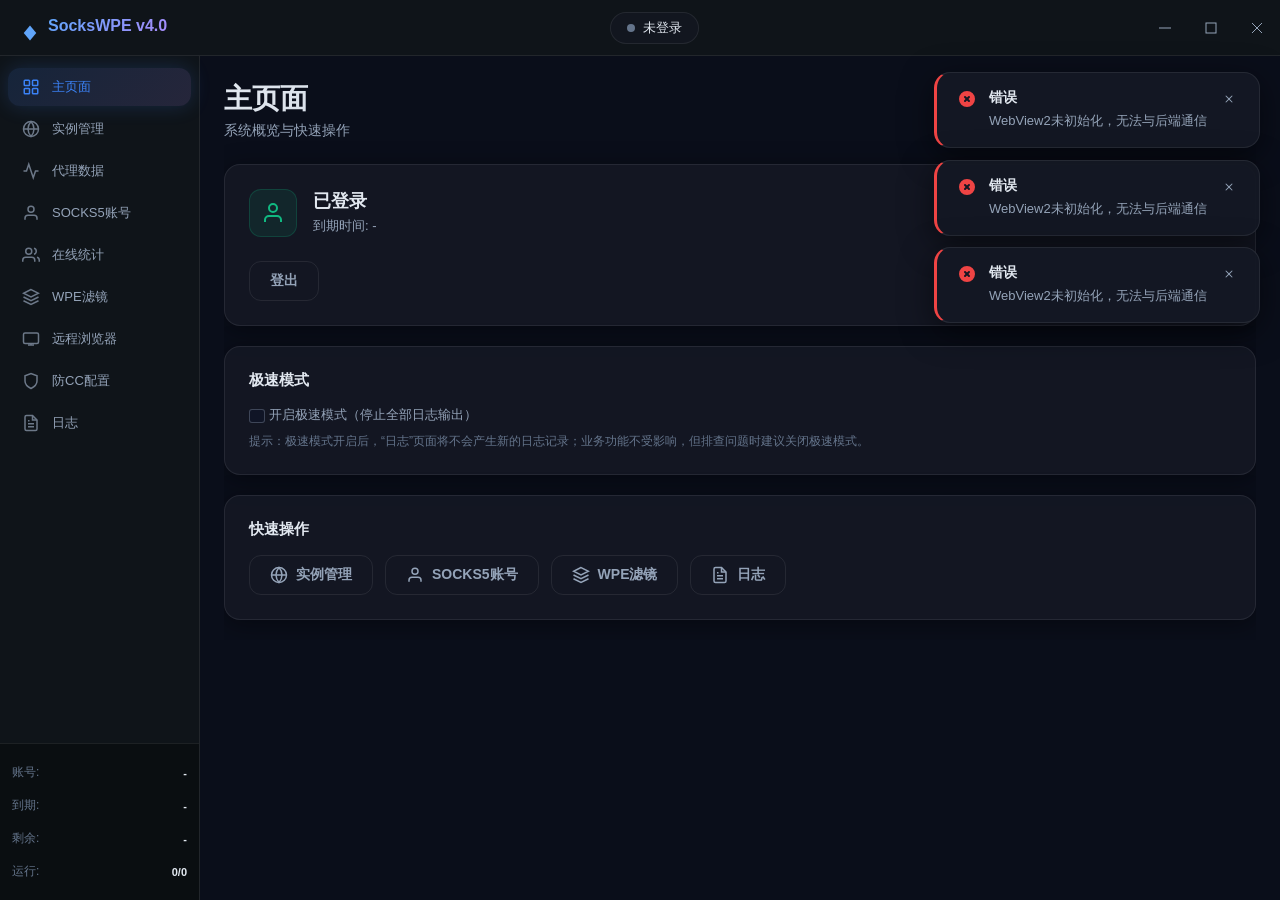
==== commit 56ee0eea: "feat: 移除云验证与卡密授权模块，本地化登录流程 - 后端：移除 CloudIntegration/ABProtectIntegration 全部门禁与 include，cloud_login 本" ====
--- a/web/index.html
+++ b/web/index.html
@@ -7,225 +7,6 @@
     <link rel="stylesheet" href="style.css">
 </head>
 <body>
-    <!-- Login Screen (Full Screen, shown when not logged in) -->
-    <div id="loginScreen" class="login-screen">
-        <div class="login-container">
-            <div class="login-header">
-                <div class="logo-large">
-                    <svg width="48" height="48" viewBox="0 0 32 32" fill="none">
-                        <path d="M16 4L26 16L16 28L6 16L16 4Z" fill="url(#logoGradLarge)"/>
-                        <defs><linearGradient id="logoGradLarge" x1="6" y1="4" x2="26" y2="28"><stop stop-color="#60a5fa"/><stop offset="1" stop-color="#a78bfa"/></linearGradient></defs>
-                    </svg>
-                </div>
-                <h1>SocksWPE v4.0</h1>
-                <p class="login-subtitle">SOCKS5数据包采集与伪心跳工具</p>
-            </div>
-
-            <div class="login-layout">
-                <div class="login-side-card glass">
-                    <div class="card-body">
-                        <div id="loginNoticeArea" class="notice-area" style="display:none; margin-bottom: 0;">
-                            <h3>云公告</h3>
-                            <div id="loginNoticeContent" class="notice-body"></div>
-                        </div>
-                        <div id="loginNoticeEmpty" class="notice-area" style="margin-bottom:0;">
-                            <h3>云公告</h3>
-                            <div class="notice-body">当前暂无云公告</div>
-                        </div>
-                    </div>
-                </div>
-
-                <div class="login-center-card login-card glass">
-                    <div class="card-body">
-                        <!-- Tab Navigation -->
-                        <div class="login-tabs">
-                            <button class="login-tab active" data-tab="login">登录</button>
-                            <button class="login-tab" data-tab="register">注册</button>
-                            <button class="login-tab" data-tab="renew">续费</button>
-                        </div>
-
-                    <!-- Login Tab -->
-                    <div id="tab-login" class="tab-content active">
-                        <div class="login-tabs" id="loginModeTabs" style="margin-bottom: 18px;">
-                            <button class="login-tab active" id="loginModeAccount" type="button" data-login-mode="account">账号模式</button>
-                            <button class="login-tab" id="loginModeCard" type="button" data-login-mode="card">卡密模式</button>
-                        </div>
-                        <div id="loginModeHint" style="margin-bottom: 14px; color: var(--text-muted); font-size: 12px;">
-                            当前为账号模式，使用账号和密码登录。
-                        </div>
-                        <div class="form-group">
-                            <label for="loginUsername" id="loginIdentityLabel">账号</label>
-                            <input type="text" id="loginUsername" class="input" placeholder="请输入账号" autofocus>
-                        </div>
-                        <div class="form-group" id="loginPasswordGroup">
-                            <label for="loginPassword">密码</label>
-                            <div class="password-input-wrap">
-                                <input type="password" id="loginPassword" class="input password-input" placeholder="请输入密码">
-                                <button type="button" id="loginPasswordToggle" class="password-toggle" aria-label="显示密码" title="显示密码">
-                                    <svg class="password-toggle-icon password-toggle-icon-show" width="18" height="18" viewBox="0 0 24 24" fill="none" stroke="currentColor" stroke-width="2">
-                                        <path d="M1 12s4-7 11-7 11 7 11 7-4 7-11 7S1 12 1 12z"></path>
-                                        <circle cx="12" cy="12" r="3"></circle>
-                                    </svg>
-                                    <svg class="password-toggle-icon password-toggle-icon-hide" width="18" height="18" viewBox="0 0 24 24" fill="none" stroke="currentColor" stroke-width="2">
-                                        <path d="M17.94 17.94A10.94 10.94 0 0112 19C5 19 1 12 1 12a21.77 21.77 0 015.06-6.94"></path>
-                                        <path d="M9.9 4.24A10.94 10.94 0 0112 4c7 0 11 8 11 8a21.8 21.8 0 01-3.22 4.68"></path>
-                                        <path d="M14.12 14.12a3 3 0 01-4.24-4.24"></path>
-                                        <line x1="1" y1="1" x2="23" y2="23"></line>
-                                    </svg>
-                                </button>
-                            </div>
-                        </div>
-                        <div class="login-options">
-                            <label class="checkbox-wrap login-option-inline">
-                                <input type="checkbox" id="rememberPassword">
-                                <span>记住登录信息</span>
-                            </label>
-                            <label class="checkbox-wrap login-option-inline">
-                                <input type="checkbox" id="autoLogin">
-                                <span>自动登录</span>
-                            </label>
-                        </div>
-                        <div class="form-actions">
-                            <button id="btnLoginSubmit" class="btn btn-primary btn-glow btn-large">
-                                <span id="loginBtnText">登录</span>
-                            </button>
-                            <button id="btnTrialLoginSubmit" type="button" class="btn btn-ghost btn-large">
-                                <span id="trialLoginBtnText">试用登录</span>
-                            </button>
-                        </div>
-                    </div>
-
-                    <!-- Register Tab -->
-                    <div id="tab-register" class="tab-content">
-                        <div class="form-group">
-                            <label for="registerUsername">账号</label>
-                            <input type="text" id="registerUsername" class="input" placeholder="请输入账号">
-                        </div>
-                        <div class="form-group">
-                            <label for="registerPassword">密码</label>
-                            <div class="password-input-wrap">
-                                <input type="password" id="registerPassword" class="input password-input" placeholder="请输入密码">
-                                <button type="button" id="registerPasswordToggle" class="password-toggle" aria-label="显示密码" title="显示密码">
-                                    <svg class="password-toggle-icon password-toggle-icon-show" width="18" height="18" viewBox="0 0 24 24" fill="none" stroke="currentColor" stroke-width="2">
-                                        <path d="M1 12s4-7 11-7 11 7 11 7-4 7-11 7S1 12 1 12z"></path>
-                                        <circle cx="12" cy="12" r="3"></circle>
-                                    </svg>
-                                    <svg class="password-toggle-icon password-toggle-icon-hide" width="18" height="18" viewBox="0 0 24 24" fill="none" stroke="currentColor" stroke-width="2">
-                                        <path d="M17.94 17.94A10.94 10.94 0 0112 19C5 19 1 12 1 12a21.77 21.77 0 015.06-6.94"></path>
-                                        <path d="M9.9 4.24A10.94 10.94 0 0112 4c7 0 11 8 11 8a21.8 21.8 0 01-3.22 4.68"></path>
-                                        <path d="M14.12 14.12a3 3 0 01-4.24-4.24"></path>
-                                        <line x1="1" y1="1" x2="23" y2="23"></line>
-                                    </svg>
-                                </button>
-                            </div>
-                        </div>
-                        <div class="form-group">
-                            <label for="registerSuperPassword">超级密码</label>
-                            <div class="password-input-wrap">
-                                <input type="password" id="registerSuperPassword" class="input password-input" placeholder="用于找回密码">
-                                <button type="button" id="registerSuperPasswordToggle" class="password-toggle" aria-label="显示密码" title="显示密码">
-                                    <svg class="password-toggle-icon password-toggle-icon-show" width="18" height="18" viewBox="0 0 24 24" fill="none" stroke="currentColor" stroke-width="2">
-                                        <path d="M1 12s4-7 11-7 11 7 11 7-4 7-11 7S1 12 1 12z"></path>
-                                        <circle cx="12" cy="12" r="3"></circle>
-                                    </svg>
-                                    <svg class="password-toggle-icon password-toggle-icon-hide" width="18" height="18" viewBox="0 0 24 24" fill="none" stroke="currentColor" stroke-width="2">
-                                        <path d="M17.94 17.94A10.94 10.94 0 0112 19C5 19 1 12 1 12a21.77 21.77 0 015.06-6.94"></path>
-                                        <path d="M9.9 4.24A10.94 10.94 0 0112 4c7 0 11 8 11 8a21.8 21.8 0 01-3.22 4.68"></path>
-                                        <path d="M14.12 14.12a3 3 0 01-4.24-4.24"></path>
-                                        <line x1="1" y1="1" x2="23" y2="23"></line>
-                                    </svg>
-                                </button>
-                            </div>
-                        </div>
-                        <div class="form-group">
-                            <label for="registerCards">注册卡号（多个用换行分隔）</label>
-                            <textarea id="registerCards" class="input textarea" rows="3" placeholder="请输入注册卡号"></textarea>
-                        </div>
-                        <div class="form-actions">
-                            <button id="btnRegisterSubmit" class="btn btn-primary btn-large">
-                                <span id="registerBtnText">注册</span>
-                            </button>
-                        </div>
-                        <div id="registerMessage" class="message-area"></div>
-                    </div>
-
-                    <!-- Renew Tab -->
-                    <div id="tab-renew" class="tab-content">
-                        <div class="form-group">
-                            <label for="renewUsername">账号</label>
-                            <input type="text" id="renewUsername" class="input" placeholder="请输入账号">
-                        </div>
-                        <div class="form-group">
-                            <label for="renewPassword">密码</label>
-                            <div class="password-input-wrap">
-                                <input type="password" id="renewPassword" class="input password-input" placeholder="请输入密码">
-                                <button type="button" id="renewPasswordToggle" class="password-toggle" aria-label="显示密码" title="显示密码">
-                                    <svg class="password-toggle-icon password-toggle-icon-show" width="18" height="18" viewBox="0 0 24 24" fill="none" stroke="currentColor" stroke-width="2">
-                                        <path d="M1 12s4-7 11-7 11 7 11 7-4 7-11 7S1 12 1 12z"></path>
-                                        <circle cx="12" cy="12" r="3"></circle>
-                                    </svg>
-                                    <svg class="password-toggle-icon password-toggle-icon-hide" width="18" height="18" viewBox="0 0 24 24" fill="none" stroke="currentColor" stroke-width="2">
-                                        <path d="M17.94 17.94A10.94 10.94 0 0112 19C5 19 1 12 1 12a21.77 21.77 0 015.06-6.94"></path>
-                                        <path d="M9.9 4.24A10.94 10.94 0 0112 4c7 0 11 8 11 8a21.8 21.8 0 01-3.22 4.68"></path>
-                                        <path d="M14.12 14.12a3 3 0 01-4.24-4.24"></path>
-                                        <line x1="1" y1="1" x2="23" y2="23"></line>
-                                    </svg>
-                                </button>
-                            </div>
-                        </div>
-                        <div class="form-group">
-                            <label for="renewCards">充值卡号（多个用换行分隔）</label>
-                            <textarea id="renewCards" class="input textarea" rows="3" placeholder="请输入充值卡号"></textarea>
-                        </div>
-                        <div class="form-actions">
-                            <button id="btnRenewSubmit" class="btn btn-primary btn-large">
-                                <span id="renewBtnText">续费/充值</span>
-                            </button>
-                        </div>
-                        <div id="renewMessage" class="message-area"></div>
-                    </div>
-                    </div>
-                </div>
-
-                <div class="login-side-card glass">
-                    <div class="card-body">
-                        <div class="remote-mode-panel remote-mode-panel-side">
-                            <div class="remote-mode-header">
-                                <label class="checkbox-wrap">
-                                    <input type="checkbox" id="enableRemoteBrowserMode">
-                                    <span>启用远程浏览器模式</span>
-                                </label>
-                                <button id="btnRemoteModeApply" type="button" class="btn btn-ghost btn-sm">应用</button>
-                            </div>
-                            <div id="remoteModeConfigArea" style="display:none;">
-                                <div class="form-group" style="margin-bottom: 10px;">
-                                    <label for="remoteBindHost">监听地址</label>
-                                    <input type="text" id="remoteBindHost" class="input" value="0.0.0.0" placeholder="0.0.0.0 / 127.0.0.1">
-                                </div>
-                                <div class="form-group" style="margin-bottom: 10px;">
-                                    <label for="remoteBindPort">监听端口</label>
-                                    <input type="number" id="remoteBindPort" class="input" value="18080" min="1" max="65535">
-                                </div>
-                                <div class="form-group" style="margin-bottom: 10px;">
-                                    <label for="remoteAccessToken">访问令牌</label>
-                                    <div class="token-inline-row">
-                                        <input type="text" id="remoteAccessToken" class="input" placeholder="留空自动生成">
-                                        <button id="btnGenerateRemoteToken" type="button" class="btn btn-ghost btn-sm">生成新令牌</button>
-                                    </div>
-                                </div>
-                                <div id="remoteModeUrlArea" class="remote-mode-url" style="display:none;">
-                                    <span id="remoteModeUrlText" class="remote-mode-url-text"></span>
-                                    <button id="btnCopyRemoteUrl" type="button" class="btn btn-ghost btn-sm remote-mode-url-copy">复制链接</button>
-                                </div>
-                                <div class="remote-mode-tips">提示：默认 0.0.0.0 对所有网卡监听；如需仅本机访问，请改成 127.0.0.1。公网访问仍需放行端口或做映射。</div>
-                            </div>
-                        </div>
-                    </div>
-                </div>
-            </div>
-        </div>
-    </div>
-
     <!-- Main App (shown after login) -->
     <div id="mainApp" class="app-wrapper" style="display:none;">
         <!-- Top Bar -->
@@ -391,21 +172,6 @@
                         </div>
                     </div>
 
-                    <!-- Recharge Card (卡密充值) -->
-                    <div class="card glass" id="rechargeCard">
-                        <div class="card-body">
-                            <h3 class="section-title">卡密充值</h3>
-                            <div class="form-group">
-                                <label>充值卡 (可多行，一行一个)</label>
-                                <textarea id="rechargeCards" class="input" rows="4" placeholder="请输入充值卡号，每行一个"></textarea>
-                            </div>
-                            <div class="form-actions">
-                                <button id="btnRecharge" class="btn btn-primary">续费/充值</button>
-                            </div>
-                            <div id="rechargeMessage" class="message-area" style="display:none;"></div>
-                        </div>
-                    </div>
-
                     <!-- Quick Actions -->
                     <div class="card glass" id="quickActionsCard">
                         <div class="card-body">
